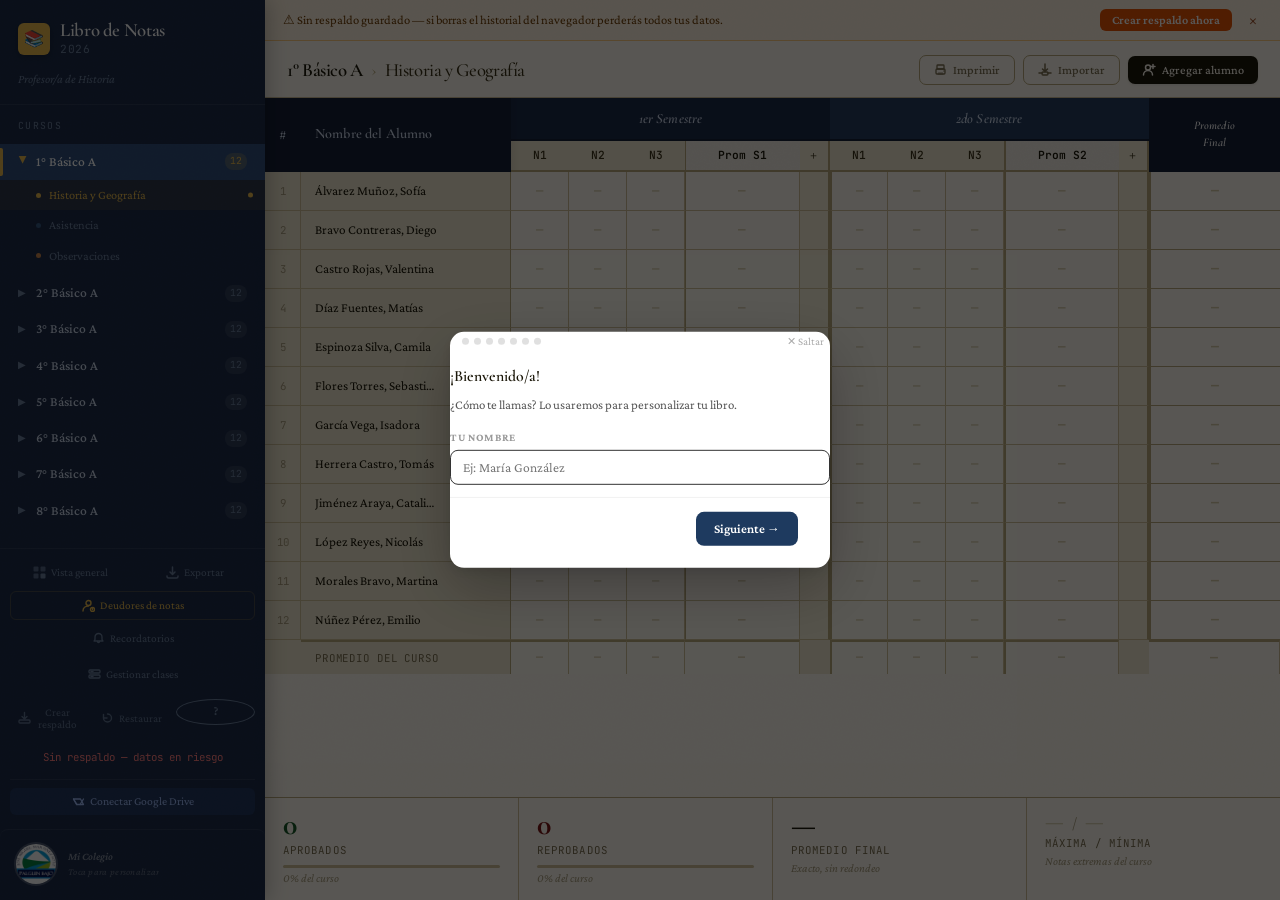
==== index.html @ 500d647b "Add files via upload" ====
<!DOCTYPE html>
<html lang="es">
<head>
  <meta charset="UTF-8">
  <meta name="viewport" content="width=device-width, initial-scale=1.0">
  <title>Libro Digital de Notas | Para Docentes Chilenos</title>
  <meta name="description" content="Libro Digital de Notas para profesores de educación básica y media en Chile. Gestiona calificaciones, asistencia y observaciones de tus alumnos.">

  <!-- Open Graph -->
  <meta property="og:title" content="Libro Digital de Notas — Gestión de Calificaciones para Docentes">
  <meta property="og:description" content="Herramienta simple y rápida para registrar notas, asistencia y observaciones. Diseñada para profesores chilenos de educación básica y media.">
  <meta property="og:type" content="website">

  <!-- Twitter/X Card -->
  <meta name="twitter:card" content="summary_large_image">
  <meta name="twitter:title" content="Libro Digital de Notas — Para Docentes Chilenos">
  <meta name="twitter:description" content="Gestiona calificaciones, asistencia y observaciones de tus alumnos. Gratis para profesores de educación básica y media.">
  <meta name="twitter:image" content="https://noscuenta.github.io/libro-notas-profesor/logo-colegio.png">

  <link rel="canonical" href="https://noscuenta.github.io/libro-notas-profesor/">
  <link rel="icon" href="./logo-colegio.png" type="image/png">
  <link rel="apple-touch-icon" href="./logo-colegio.png">
  <meta name="theme-color" content="#1e3a5f">
  <meta property="og:url" content="https://noscuenta.github.io/libro-notas-profesor/">
  <meta property="og:image" content="https://noscuenta.github.io/libro-notas-profesor/logo-colegio.png">
  <link rel="preconnect" href="https://fonts.googleapis.com">
  <link rel="preconnect" href="https://fonts.gstatic.com" crossorigin>
  <link href="https://fonts.googleapis.com/css2?family=Cormorant+Garamond:ital,wght@0,400;0,500;0,600;0,700;1,400;1,600&family=Crimson+Pro:ital,wght@0,300;0,400;0,500;0,600;1,400&family=JetBrains+Mono:wght@400;500&display=swap" rel="stylesheet">
  <link rel="stylesheet" href="styles.css?v=17">
  <script type="application/ld+json">
  {
    "@context": "https://schema.org",
    "@type": "WebApplication",
    "name": "Libro Digital de Notas",
    "description": "Herramienta de gestión de calificaciones para docentes chilenos de educación básica y media",
    "url": "https://noscuenta.github.io/libro-notas-profesor/",
    "applicationCategory": "EducationApplication",
    "operatingSystem": "Any",
    "offers": { "@type": "Offer", "price": "0" }
  }
  </script>
</head>
<body>
  <div id="app"></div>
  <div id="modal-backdrop" class="modal-backdrop hidden"></div>
  <div id="modal" class="modal hidden" role="dialog" aria-modal="true"></div>
  <div id="toast" class="toast" role="status" aria-live="polite"></div>
  <script src="https://accounts.google.com/gsi/client" async></script>
  <script src="app.js?v=17" defer></script>
  <noscript>
    <style>body{font-family:sans-serif;display:flex;align-items:center;justify-content:center;min-height:100vh;margin:0;background:#fdf8f0}</style>
    <div style="text-align:center;padding:40px;max-width:480px;margin:auto">
      <h1 style="color:#1e3a5f;font-size:1.5rem">Libro Digital de Notas</h1>
      <p style="color:#555">Esta aplicación requiere JavaScript para funcionar. Por favor activa JavaScript en tu navegador.</p>
    </div>
  </noscript>
</body>
</html>
---- styles.css ----
/* ── Libro de Calificaciones ──────────────────────────────────────────────── */
/* Aesthetic: warm archival grade book — scholarly, tactile, not corporate    */

@import url('https://fonts.googleapis.com/css2?family=Cormorant+Garamond:ital,wght@0,400;0,500;0,600;0,700;1,400;1,600&family=Crimson+Pro:ital,wght@0,300;0,400;0,500;0,600;1,400&family=JetBrains+Mono:wght@400;500&display=swap');

/* ── Variables ────────────────────────────────────────────────────────────── */
:root {
  /* Parchment palette */
  --bg:       #F4EDD6;
  --surface:  #FDF8EE;
  --surface2: #EEE6CE;
  --border:   #CEBF98;
  --border-2: #B8A87C;

  /* Ink */
  --ink:   #1A1608;
  --ink-2: #3A3118;
  --ink-3: #7A6E50;
  --ink-4: #A89C7E;
  --ink-5: #D4C8A8;

  /* Sidebar — navy leather */
  --sb:        #1B2A48;
  --sb-deep:   #141F36;
  --sb-hover:  #253D60;
  --sb-active: #2F4E7C;
  --sb-text:   #C8D4E8;
  --sb-muted:  #6A7E9C;
  --sb-gold:   #E8B84B;
  --sb-gold-d: #C89A30;

  /* Grade band colors */
  --g-fail-bg: #FCDEDE; --g-fail-fg: #7A1515; --g-fail-bdr: #E8B0B0;
  --g-low-bg:  #FEF0D8; --g-low-fg:  #7A4000; --g-low-bdr:  #F0CC90;
  --g-mid-bg:  #FEFAE0; --g-mid-fg:  #6A5800; --g-mid-bdr:  #EEE090;
  --g-good-bg: #E4F2EA; --g-good-fg: #185828; --g-good-bdr: #A0D8B4;
  --g-exc-bg:  #CCE8D8; --g-exc-fg:  #0C3C1E; --g-exc-bdr:  #7CC4A0;
  /* Concept grade — Bueno (blue) */
  --g-conb-bg: #DCF0FB; --g-conb-fg: #0B4A75; --g-conb-bdr: #8DCFF0;

  /* Sizes */
  --sb-w:    265px;
  --cell-w:  58px;
  --name-w:  210px;
  --avg-w:   70px;
  --num-w:   36px;

  /* Fonts */
  --ff-display: 'Cormorant Garamond', Georgia, 'Times New Roman', serif;
  --ff-body:    'Crimson Pro', Georgia, serif;
  --ff-mono:    'JetBrains Mono', 'Courier New', monospace;

  /* Motion */
  --t: 180ms ease;
  --t-slow: 320ms ease;

  /* Shadows */
  --sh-sm: 0 1px 3px rgba(0,0,0,0.10);
  --sh-md: 0 4px 16px rgba(0,0,0,0.14);
  --sh-lg: 0 8px 40px rgba(0,0,0,0.22);
}

/* ── Reset ────────────────────────────────────────────────────────────────── */
*, *::before, *::after { box-sizing: border-box; margin: 0; padding: 0; }

html { font-size: 15px; }

body {
  font-family: var(--ff-body);
  background: var(--bg);
  color: var(--ink);
  line-height: 1.5;
  overflow: hidden;
  height: 100dvh;
}

button { font-family: inherit; cursor: pointer; border: none; background: none; }
input  { font-family: inherit; }

/* ── Layout ───────────────────────────────────────────────────────────────── */
#app {
  display: flex;
  height: 100dvh;
  overflow: hidden;
}

/* ── Sidebar ──────────────────────────────────────────────────────────────── */
.sidebar {
  width: var(--sb-w);
  min-width: var(--sb-w);
  background: var(--sb);
  display: flex;
  flex-direction: column;
  overflow: hidden;
  box-shadow: 2px 0 20px rgba(0,0,0,0.25);
  position: relative;
  z-index: 10;
}

/* Subtle grain texture on sidebar */
.sidebar::after {
  content: '';
  position: absolute;
  inset: 0;
  background-image: url("data:image/svg+xml,%3Csvg xmlns='http://www.w3.org/2000/svg' width='300' height='300'%3E%3Cfilter id='n'%3E%3CfeTurbulence type='fractalNoise' baseFrequency='0.75' numOctaves='4' stitchTiles='stitch'/%3E%3C/filter%3E%3Crect width='300' height='300' filter='url(%23n)' opacity='0.04'/%3E%3C/svg%3E");
  pointer-events: none;
  opacity: 0.5;
}

.sidebar-header {
  padding: 20px 18px 16px;
  border-bottom: 1px solid rgba(255,255,255,0.07);
  flex-shrink: 0;
}

.sb-logo {
  display: flex;
  align-items: center;
  gap: 10px;
  margin-bottom: 12px;
}

.sb-logo-icon {
  width: 32px;
  height: 32px;
  background: var(--sb-gold);
  border-radius: 6px;
  display: flex;
  align-items: center;
  justify-content: center;
  font-size: 16px;
  flex-shrink: 0;
  box-shadow: 0 2px 6px rgba(0,0,0,0.25);
}

.sb-title {
  font-family: var(--ff-display);
  font-size: 1.25rem;
  font-weight: 600;
  color: #fff;
  letter-spacing: -0.02em;
  line-height: 1.1;
}

.sb-year {
  font-size: 0.75rem;
  color: var(--sb-muted);
  font-family: var(--ff-mono);
  letter-spacing: 0.05em;
}

.sb-teacher {
  font-size: 0.82rem;
  color: var(--sb-muted);
  font-style: italic;
  cursor: pointer;
  padding: 4px 6px;
  margin: -4px -6px;
  border-radius: 5px;
  transition: var(--t);
  display: block;
  white-space: nowrap;
  overflow: hidden;
  text-overflow: ellipsis;
}
.sb-teacher:hover { background: rgba(255,255,255,0.07); color: var(--sb-text); }

.sb-section {
  padding: 14px 18px 6px;
  font-size: 0.65rem;
  font-family: var(--ff-mono);
  letter-spacing: 0.14em;
  color: var(--sb-muted);
  text-transform: uppercase;
  flex-shrink: 0;
}

.course-list {
  list-style: none;
  flex: 1;
  overflow-y: auto;
  padding: 4px 0 8px;
  scrollbar-width: thin;
  scrollbar-color: rgba(255,255,255,0.1) transparent;
}
.course-list::-webkit-scrollbar { width: 4px; }
.course-list::-webkit-scrollbar-thumb { background: rgba(255,255,255,0.12); border-radius: 2px; }

.course-item { list-style: none; }

.course-row {
  display: flex;
  align-items: center;
  gap: 8px;
  padding: 8px 18px;
  cursor: pointer;
  transition: var(--t);
  color: var(--sb-text);
  font-size: 0.9rem;
  position: relative;
}
.course-row:hover { background: var(--sb-hover); }

.course-item.active > .course-row {
  background: var(--sb-active);
  color: #fff;
}
.course-item.active > .course-row::before {
  content: '';
  position: absolute;
  left: 0;
  top: 4px; bottom: 4px;
  width: 3px;
  background: var(--sb-gold);
  border-radius: 0 2px 2px 0;
}

.course-chevron {
  font-size: 0.65rem;
  transition: transform var(--t);
  color: var(--sb-muted);
  width: 10px;
  flex-shrink: 0;
}
.course-item.active .course-chevron { transform: rotate(90deg); color: var(--sb-gold); }

.course-name { flex: 1; font-weight: 500; }

.course-badge {
  font-size: 0.65rem;
  font-family: var(--ff-mono);
  background: rgba(255,255,255,0.08);
  color: var(--sb-muted);
  padding: 1px 5px;
  border-radius: 8px;
  min-width: 22px;
  text-align: center;
}
.course-item.active .course-badge { background: rgba(232,184,75,0.2); color: var(--sb-gold); }

/* Subject list inside active course */
.subject-list {
  list-style: none;
  padding: 0 0 4px 0;
  overflow: hidden;
  animation: slideDown var(--t-slow) ease;
}

@keyframes slideDown {
  from { opacity: 0; transform: translateY(-6px); }
  to   { opacity: 1; transform: translateY(0); }
}

.subject-item {
  display: flex;
  align-items: center;
  gap: 8px;
  padding: 6px 18px 6px 36px;
  cursor: pointer;
  font-size: 0.82rem;
  color: var(--sb-muted);
  transition: var(--t);
  position: relative;
}
.subject-item:hover { background: rgba(255,255,255,0.04); color: var(--sb-text); }

.subject-item.active {
  color: var(--sb-gold);
  background: rgba(232,184,75,0.08);
}
.subject-item.active::after {
  content: '';
  position: absolute;
  right: 12px;
  top: 50%;
  transform: translateY(-50%);
  width: 5px; height: 5px;
  background: var(--sb-gold);
  border-radius: 50%;
}

.subject-dot {
  width: 5px; height: 5px;
  border-radius: 50%;
  background: currentColor;
  opacity: 0.4;
  flex-shrink: 0;
}
.subject-item.active .subject-dot { opacity: 1; }

/* Sidebar footer */
.sb-footer {
  padding: 10px 10px 12px;
  border-top: 1px solid rgba(255,255,255,0.07);
  display: flex;
  flex-direction: column;
  gap: 5px;
  flex-shrink: 0;
}

.sb-footer-row {
  display: flex;
  gap: 5px;
}

.sb-btn {
  flex: 1;
  display: flex;
  align-items: center;
  justify-content: center;
  gap: 5px;
  padding: 7px 8px;
  border-radius: 6px;
  font-size: 0.75rem;
  color: var(--sb-muted);
  transition: var(--t);
  font-family: var(--ff-body);
}
.sb-btn:hover { background: rgba(255,255,255,0.07); color: var(--sb-text); }
.sb-btn.sb-btn-on { background: rgba(255,255,255,0.1); color: var(--sb-text); }
.sb-btn svg { flex-shrink: 0; }

.sb-btn-deudores {
  border: 1px solid rgba(232,184,75,0.2);
  color: var(--sb-gold);
}
.sb-btn-deudores:hover { background: rgba(232,184,75,0.1); color: var(--sb-gold); border-color: rgba(232,184,75,0.4); }
.sb-btn-deudores.sb-btn-on { background: rgba(232,184,75,0.15); color: var(--sb-gold); border-color: rgba(232,184,75,0.4); }

/* ── Main ─────────────────────────────────────────────────────────────────── */
.main {
  flex: 1;
  display: flex;
  flex-direction: column;
  overflow: hidden;
  background: var(--surface);
  position: relative;
}

/* Subtle paper texture */
.main::before {
  content: '';
  position: absolute;
  inset: 0;
  background-image: url("data:image/svg+xml,%3Csvg xmlns='http://www.w3.org/2000/svg' width='400' height='400'%3E%3Cfilter id='n'%3E%3CfeTurbulence type='fractalNoise' baseFrequency='0.65' numOctaves='3' stitchTiles='stitch'/%3E%3C/filter%3E%3Crect width='400' height='400' filter='url(%23n)' opacity='0.025'/%3E%3C/svg%3E");
  pointer-events: none;
  z-index: 0;
}

/* ── Topbar ───────────────────────────────────────────────────────────────── */
.topbar {
  display: flex;
  align-items: center;
  gap: 14px;
  padding: 14px 22px 12px;
  border-bottom: 1px solid var(--border);
  background: var(--surface);
  flex-shrink: 0;
  position: relative;
  z-index: 2;
}

.breadcrumb {
  flex: 1;
  display: flex;
  align-items: center;
  gap: 8px;
  font-family: var(--ff-display);
  font-size: 1.25rem;
  font-weight: 600;
  color: var(--ink);
  letter-spacing: -0.02em;
}

.bc-sep { color: var(--border-2); font-weight: 400; }
.bc-subject { font-weight: 500; color: var(--ink-2); }
.bc-overview { font-style: italic; color: var(--ink-3); }

.topbar-actions { display: flex; gap: 8px; align-items: center; }

.btn-add {
  display: flex;
  align-items: center;
  gap: 6px;
  padding: 7px 14px;
  border-radius: 7px;
  background: var(--ink);
  color: var(--surface);
  font-size: 0.82rem;
  font-family: var(--ff-body);
  font-weight: 500;
  transition: var(--t);
  box-shadow: var(--sh-sm);
}
.btn-add:hover { background: var(--ink-2); transform: translateY(-1px); box-shadow: var(--sh-md); }
.btn-add:active { transform: translateY(0); }

/* ── Grade table container ────────────────────────────────────────────────── */
.table-wrap {
  flex: 1;
  overflow: auto;
  position: relative;
  z-index: 1;
  padding: 0 0 0 0;
  scrollbar-width: thin;
  scrollbar-color: var(--border) transparent;
}
.table-wrap::-webkit-scrollbar { width: 7px; height: 7px; }
.table-wrap::-webkit-scrollbar-track { background: transparent; }
.table-wrap::-webkit-scrollbar-thumb { background: var(--border); border-radius: 4px; }
.table-wrap::-webkit-scrollbar-corner { background: transparent; }

/* ── Grade Table ──────────────────────────────────────────────────────────── */
.grade-table {
  border-collapse: separate;
  border-spacing: 0;
  width: max-content;
  min-width: 100%;
  font-family: var(--ff-body);
  font-size: 0.88rem;
}

/* Sticky columns */
.grade-table .th-num,
.grade-table .td-num {
  position: sticky;
  left: 0;
  z-index: 4;
  width: var(--num-w);
  min-width: var(--num-w);
  background: var(--surface2);
}
.grade-table .th-name,
.grade-table .td-name {
  position: sticky;
  left: var(--num-w);
  z-index: 4;
  width: var(--name-w);
  min-width: var(--name-w);
  background: var(--surface2);
}

/* Shadow on sticky columns */
.grade-table .td-name::after,
.grade-table .th-name::after {
  content: '';
  position: absolute;
  top: 0; bottom: 0; right: -8px;
  width: 8px;
  background: linear-gradient(to right, rgba(0,0,0,0.06), transparent);
  pointer-events: none;
}

/* Header rows */
thead { position: sticky; top: 0; z-index: 5; }

thead tr:first-child th {
  background: var(--sb);
  color: var(--sb-text);
  font-family: var(--ff-display);
  font-size: 0.95rem;
  font-weight: 600;
  font-style: italic;
  letter-spacing: 0.01em;
  text-align: center;
  padding: 10px 12px;
  border-bottom: 2px solid var(--sb-deep);
  white-space: nowrap;
}

thead tr:first-child .th-num,
thead tr:first-child .th-name {
  background: var(--sb-deep);
  font-style: normal;
  text-align: left;
  padding-left: 14px;
}

.th-sem-s2 { background: var(--sb-hover) !important; }

thead tr:last-child th {
  background: var(--surface2);
  color: var(--ink-2);
  font-size: 0.75rem;
  font-family: var(--ff-mono);
  font-weight: 500;
  text-align: center;
  padding: 6px 4px;
  border-bottom: 2px solid var(--border-2);
  white-space: nowrap;
  position: relative;
}

.th-eval {
  cursor: pointer;
  transition: background var(--t);
  min-width: var(--cell-w);
}
.th-eval:hover { background: var(--bg) !important; }
.th-eval .eval-inner {
  display: flex;
  align-items: center;
  justify-content: center;
  gap: 3px;
  position: relative;
}
.th-eval .eval-del {
  opacity: 0;
  font-size: 10px;
  color: var(--ink-4);
  width: 14px; height: 14px;
  border-radius: 50%;
  display: flex;
  align-items: center;
  justify-content: center;
  transition: var(--t);
  position: absolute;
  right: -2px;
  top: -8px;
  background: var(--bg);
  border: 1px solid var(--border);
  line-height: 1;
  font-family: var(--ff-mono);
  padding: 0;
}
.th-eval:hover .eval-del { opacity: 1; }
.th-eval .eval-del:hover { background: #fcdede; color: var(--g-fail-fg); border-color: var(--g-fail-bdr); }

.th-avg {
  min-width: var(--avg-w);
  background: rgba(26,22,8,0.04) !important;
  font-weight: 600 !important;
  color: var(--ink) !important;
  border-left: 1px solid var(--border-2) !important;
}

.th-add {
  width: 30px;
  min-width: 30px;
  cursor: pointer;
  color: var(--ink-4);
  font-size: 1.1rem;
  transition: var(--t);
  border-right: 2px solid var(--border-2) !important;
  background: var(--bg) !important;
  text-align: center !important;
  padding: 0 !important;
}
.th-add:hover { color: var(--ink); background: var(--border) !important; }

.th-final {
  min-width: 80px;
  background: var(--sb-deep) !important;
  color: #fff !important;
  font-size: 0.78rem !important;
  font-weight: 600 !important;
}

/* ── Table Body ───────────────────────────────────────────────────────────── */
tbody tr { transition: background var(--t); }
tbody tr:hover td { background-color: rgba(0,0,0,0.018); }

.td-num {
  text-align: center;
  font-family: var(--ff-mono);
  font-size: 0.72rem;
  color: var(--ink-4);
  padding: 0;
  border-bottom: 1px solid var(--border);
  border-right: 1px solid var(--border);
}

.td-name {
  padding: 0 10px 0 14px;
  border-bottom: 1px solid var(--border);
  border-right: 1px solid var(--border-2);
  white-space: nowrap;
  overflow: hidden;
  text-overflow: ellipsis;
  max-width: var(--name-w);
  vertical-align: middle;
}

.student-name-wrap {
  display: flex;
  align-items: center;
  justify-content: space-between;
  gap: 4px;
  height: 38px;
}
.student-name { flex: 1; overflow: hidden; text-overflow: ellipsis; font-size: 0.88rem; }
.name-retired { text-decoration: line-through; color: var(--ink-4); }
.retired-badge {
  font-size: 0.65rem; font-weight: 700; letter-spacing: 0.04em;
  background: #fff0f0; color: #c62828; border: 1px solid #ffcdd2;
  border-radius: 4px; padding: 1px 5px; white-space: nowrap; flex-shrink: 0;
}
.student-row-retired { opacity: 0.55; }
.student-row-retired:hover { opacity: 0.8; }

.student-btn-group {
  display: flex; align-items: center; gap: 2px;
  flex-shrink: 0; opacity: 0; transition: var(--t);
}
tbody tr:hover .student-btn-group { opacity: 1; }

.edit-student-btn, .retire-student-btn, .del-student-btn {
  width: 18px; height: 18px;
  border-radius: 50%;
  display: flex;
  align-items: center;
  justify-content: center;
  font-size: 13px;
  font-family: var(--ff-mono);
  color: var(--ink-4);
  border: 1px solid var(--border);
  background: var(--bg);
  transition: var(--t);
  flex-shrink: 0;
  line-height: 1;
  padding: 0;
}
.edit-student-btn:hover { background: #e3f2fd; color: #1565c0; border-color: #90caf9; }
.retire-student-btn:hover { background: #fff8e1; color: #e65100; border-color: #ffcc02; }
.del-student-btn:hover { background: #fcdede; color: var(--g-fail-fg); border-color: var(--g-fail-bdr); }

/* Grade cells */
.grade-cell {
  width: var(--cell-w);
  min-width: var(--cell-w);
  max-width: var(--cell-w);
  text-align: center;
  cursor: pointer;
  border-bottom: 1px solid var(--border);
  border-right: 1px solid var(--border);
  padding: 0;
  position: relative;
  transition: all var(--t);
  vertical-align: middle;
  height: 38px;
}
.grade-cell:hover { z-index: 2; box-shadow: inset 0 0 0 2px var(--ink-3); }
.grade-cell.editing { z-index: 10; box-shadow: inset 0 0 0 2px var(--sb-active); }

.grade-val {
  display: block;
  font-family: var(--ff-mono);
  font-size: 0.82rem;
  font-weight: 500;
  line-height: 38px;
  letter-spacing: 0.02em;
}

/* Grade color bands */
.g-empty      { background: var(--surface); color: var(--ink-5); }
.g-fail       { background: var(--g-fail-bg); color: var(--g-fail-fg); }
.g-low        { background: var(--g-low-bg);  color: var(--g-low-fg);  }
.g-mid        { background: var(--g-mid-bg);  color: var(--g-mid-fg);  }
.g-good       { background: var(--g-good-bg); color: var(--g-good-fg); }
.g-exc        { background: var(--g-exc-bg);  color: var(--g-exc-fg);  }
.g-concept-b  { background: var(--g-conb-bg); color: var(--g-conb-fg); }

/* Inline grade input */
.grade-input {
  position: absolute;
  inset: 0;
  width: 100%; height: 100%;
  border: none;
  background: var(--sb);
  color: #fff;
  font-family: var(--ff-mono);
  font-size: 0.88rem;
  font-weight: 600;
  text-align: center;
  padding: 0;
  outline: none;
  letter-spacing: 0.05em;
}

/* Concept grade picker (Orientación) */
.concept-picker {
  display: flex;
  gap: 4px;
  padding: 5px 6px;
  background: var(--sb-deep);
  border: 1px solid rgba(255,255,255,0.12);
  border-radius: 9px;
  box-shadow: var(--sh-md);
  z-index: 9999;
  animation: popIn 0.13s ease;
}
@keyframes popIn {
  from { opacity:0; transform:translateY(-4px) scale(0.95); }
  to   { opacity:1; transform:translateY(0)    scale(1);    }
}

.cp-btn {
  width: 38px; height: 32px;
  border-radius: 6px;
  font-family: var(--ff-mono);
  font-size: 0.8rem;
  font-weight: 700;
  cursor: pointer;
  transition: var(--t);
  border: 1.5px solid transparent;
}
.cp-btn:hover { transform: translateY(-1px); box-shadow: 0 2px 6px rgba(0,0,0,0.3); }

.cp-clear { color:var(--sb-muted); background:rgba(255,255,255,0.06); border-color:rgba(255,255,255,0.1); }
.cp-clear:hover { background:rgba(255,255,255,0.15); color:#fff; }
.cp-clear.cp-active { background:rgba(255,255,255,0.18); color:#fff; }

.cp-i  { color:var(--g-fail-fg); background:var(--g-fail-bg); border-color:var(--g-fail-bdr); }
.cp-s  { color:var(--g-low-fg);  background:var(--g-low-bg);  border-color:var(--g-low-bdr);  }
.cp-b  { color:var(--g-conb-fg); background:var(--g-conb-bg); border-color:var(--g-conb-bdr); }
.cp-mb { color:var(--g-good-fg); background:var(--g-good-bg); border-color:var(--g-good-bdr); }

.cp-i.cp-active  { background:var(--g-fail-fg); color:#fff; }
.cp-s.cp-active  { background:var(--g-low-fg);  color:#fff; }
.cp-b.cp-active  { background:var(--g-conb-fg); color:#fff; }
.cp-mb.cp-active { background:var(--g-good-fg); color:#fff; }

/* Conceptual cells slightly wider for MB */
.conc-cell { min-width: 52px !important; width: 52px !important; max-width: 52px !important; }
.th-conc   { min-width: 52px !important; }

/* Tag in breadcrumb for conceptual subject */
.bc-conc-tag {
  font-family: var(--ff-mono);
  font-size: 0.62rem;
  letter-spacing: 0.08em;
  text-transform: uppercase;
  background: var(--g-conb-bg);
  color: var(--g-conb-fg);
  border: 1px solid var(--g-conb-bdr);
  padding: 2px 7px;
  border-radius: 99px;
  font-style: normal;
  font-weight: 500;
}

/* Badge tag in sidebar for conceptual subject */
.conc-badge {
  font-family: var(--ff-mono);
  font-size: 0.58rem;
  letter-spacing: 0.06em;
  background: rgba(11,74,117,0.15);
  color: var(--g-conb-fg);
  padding: 1px 5px;
  border-radius: 6px;
  margin-left: auto;
  flex-shrink: 0;
}

/* Final status badge for conceptual */
.conc-badge-final {
  font-size: 0.75rem;
  font-family: var(--ff-mono);
  font-weight: 700;
  padding: 1px 6px;
  border-radius: 10px;
  line-height: 1.4;
}
.conc-badge-final.g-fail      { border: 1px solid var(--g-fail-bdr); }
.conc-badge-final.g-low       { border: 1px solid var(--g-low-bdr); }
.conc-badge-final.g-concept-b { border: 1px solid var(--g-conb-bdr); }
.conc-badge-final.g-good      { border: 1px solid var(--g-good-bdr); }

/* Concept bars in stats panel */
.conc-bar-i  { background: var(--g-fail-fg) !important; }
.conc-bar-s  { background: var(--g-low-fg)  !important; }
.conc-bar-b  { background: var(--g-conb-fg) !important; }
.conc-bar-mb { background: var(--g-good-fg) !important; }

/* Invalid shake animation */
@keyframes shake {
  0%, 100% { transform: translateX(0); }
  20%, 60% { transform: translateX(-4px); }
  40%, 80% { transform: translateX(4px); }
}
.grade-cell.invalid { animation: shake 0.4s ease; background: #fcdede !important; }

/* Average columns */
.td-avg {
  min-width: var(--avg-w);
  text-align: center;
  border-bottom: 1px solid var(--border);
  border-left: 1px solid var(--border-2);
  border-right: 1px solid var(--border);
  padding: 0 6px;
  font-family: var(--ff-mono);
  font-size: 0.84rem;
  font-weight: 600;
  height: 38px;
  vertical-align: middle;
}

/* S2 separator */
.s2-left-border {
  border-left: 2px solid var(--border-2) !important;
}

/* Final average */
.td-final {
  min-width: 80px;
  text-align: center;
  border-bottom: 1px solid var(--border-2);
  border-left: 2px solid var(--border-2);
  padding: 0 8px;
  height: 38px;
  vertical-align: middle;
  font-family: var(--ff-mono);
  font-size: 0.88rem;
  font-weight: 700;
  letter-spacing: 0.03em;
}

.final-inner {
  display: flex;
  align-items: center;
  justify-content: center;
  gap: 5px;
}

.final-status {
  font-size: 0.7rem;
  font-family: var(--ff-body);
  font-weight: 600;
  padding: 1px 5px;
  border-radius: 10px;
  line-height: 1.4;
}
.final-status.pass { background: var(--g-good-bg); color: var(--g-good-fg); border: 1px solid var(--g-good-bdr); }
.final-status.fail { background: var(--g-fail-bg); color: var(--g-fail-fg); border: 1px solid var(--g-fail-bdr); }

/* Spacer between add button and S2 */
.td-spacer {
  width: 30px;
  min-width: 30px;
  background: var(--bg) !important;
  border-bottom: 1px solid var(--border);
  border-right: 2px solid var(--border-2);
}

/* Stats footer row */
tfoot tr {
  background: var(--surface2);
}
.td-stats-label {
  position: sticky;
  left: 0;
  background: var(--surface2);
  z-index: 4;
  padding: 7px 14px;
  font-size: 0.72rem;
  font-family: var(--ff-mono);
  letter-spacing: 0.08em;
  text-transform: uppercase;
  color: var(--ink-3);
  border-top: 2px solid var(--border-2);
  border-right: 1px solid var(--border-2);
  white-space: nowrap;
}
.td-stats-num {
  position: sticky;
  left: var(--num-w);
  background: var(--surface2);
  z-index: 4;
  border-top: 2px solid var(--border-2);
  border-right: 1px solid var(--border-2);
}

.td-stat-val {
  text-align: center;
  font-family: var(--ff-mono);
  font-size: 0.78rem;
  font-weight: 600;
  padding: 6px 4px;
  border-top: 2px solid var(--border-2);
  border-right: 1px solid var(--border);
}

/* Empty state */
.empty-row td {
  padding: 48px 20px;
  text-align: center;
  font-style: italic;
  color: var(--ink-3);
  font-size: 0.95rem;
  border-bottom: 1px solid var(--border);
}

/* ── Stats Panel ──────────────────────────────────────────────────────────── */
.stats-panel {
  display: flex;
  gap: 1px;
  background: var(--border);
  border-top: 1px solid var(--border-2);
  flex-shrink: 0;
  position: relative;
  z-index: 2;
}

.stat-card {
  flex: 1;
  padding: 12px 18px;
  background: var(--surface);
  display: flex;
  flex-direction: column;
  gap: 2px;
}

.stat-num {
  font-family: var(--ff-display);
  font-size: 2rem;
  font-weight: 700;
  line-height: 1;
  letter-spacing: -0.03em;
}

.stat-label {
  font-size: 0.72rem;
  font-family: var(--ff-mono);
  text-transform: uppercase;
  letter-spacing: 0.1em;
  color: var(--ink-3);
}

.stat-sub {
  font-size: 0.78rem;
  color: var(--ink-4);
  font-style: italic;
}

.stat-card.stat-passed .stat-num { color: var(--g-good-fg); }
.stat-card.stat-failed .stat-num { color: var(--g-fail-fg); }
.stat-card.stat-avg .stat-num { color: var(--ink); }

.stat-pct-bar {
  height: 3px;
  background: var(--border);
  border-radius: 2px;
  margin-top: 5px;
  overflow: hidden;
}
.stat-pct-fill {
  height: 100%;
  background: var(--g-good-bg);
  border-radius: 2px;
  transition: width 0.6s ease;
}
.stat-card.stat-passed .stat-pct-fill { background: var(--g-good-fg); }
.stat-card.stat-failed .stat-pct-fill { background: var(--g-fail-fg); }

/* ── Overview grid ────────────────────────────────────────────────────────── */
.overview-grid {
  display: grid;
  grid-template-columns: repeat(auto-fill, minmax(210px, 1fr));
  gap: 16px;
  padding: 22px;
  overflow-y: auto;
  flex: 1;
}

.overview-card {
  background: var(--surface);
  border: 1px solid var(--border);
  border-radius: 10px;
  padding: 18px;
  cursor: pointer;
  transition: var(--t);
  position: relative;
  overflow: hidden;
}
.overview-card:hover {
  border-color: var(--border-2);
  transform: translateY(-2px);
  box-shadow: var(--sh-md);
}
.overview-card::before {
  content: '';
  position: absolute;
  top: 0; left: 0;
  height: 3px; width: 100%;
  background: var(--sb-gold);
  opacity: 0;
  transition: var(--t);
}
.overview-card:hover::before { opacity: 1; }

.ov-course { font-family: var(--ff-display); font-size: 1.3rem; font-weight: 600; margin-bottom: 4px; }
.ov-count  { font-size: 0.78rem; color: var(--ink-3); margin-bottom: 12px; }
.ov-avg    { font-family: var(--ff-mono); font-size: 2rem; font-weight: 700; letter-spacing: -0.03em; margin-bottom: 8px; line-height: 1; }
.ov-bar    { height: 4px; background: var(--border); border-radius: 2px; overflow: hidden; margin-bottom: 6px; }
.ov-bar-fill { height: 100%; background: var(--g-good-fg); border-radius: 2px; transition: width 0.8s ease; }
.ov-stats  { font-size: 0.75rem; color: var(--ink-3); }

/* ── Modal ────────────────────────────────────────────────────────────────── */
.modal-backdrop {
  position: fixed;
  inset: 0;
  background: rgba(26,22,8,0.55);
  z-index: 100;
  backdrop-filter: blur(2px);
  transition: opacity var(--t);
}
.modal-backdrop.hidden { display: none; }

.modal {
  position: fixed;
  top: 50%;
  left: 50%;
  transform: translate(-50%, -50%);
  background: var(--surface);
  border: 1px solid var(--border);
  border-radius: 12px;
  width: min(420px, 90vw);
  box-shadow: var(--sh-lg);
  z-index: 101;
  overflow: hidden;
  animation: modalIn 0.2s ease;
}
.modal.hidden { display: none; }

@keyframes modalIn {
  from { opacity: 0; transform: translate(-50%, calc(-50% - 10px)); }
  to   { opacity: 1; transform: translate(-50%, -50%); }
}

.modal-header {
  display: flex;
  align-items: center;
  justify-content: space-between;
  padding: 16px 20px;
  border-bottom: 1px solid var(--border);
  background: var(--surface2);
}

.modal-title {
  font-family: var(--ff-display);
  font-size: 1.2rem;
  font-weight: 600;
  letter-spacing: -0.01em;
}

.modal-close {
  width: 28px; height: 28px;
  border-radius: 50%;
  display: flex;
  align-items: center;
  justify-content: center;
  font-size: 18px;
  color: var(--ink-3);
  transition: var(--t);
  font-family: var(--ff-mono);
  line-height: 1;
}
.modal-close:hover { background: var(--border); color: var(--ink); }

.modal-body { padding: 20px; max-height: 70vh; overflow-y: auto; }

.modal-label {
  display: block;
  font-size: 0.78rem;
  font-family: var(--ff-mono);
  letter-spacing: 0.06em;
  text-transform: uppercase;
  color: var(--ink-3);
  margin-bottom: 8px;
}

.modal-input {
  width: 100%;
  padding: 9px 12px;
  border: 1.5px solid var(--border);
  border-radius: 7px;
  background: var(--surface);
  color: var(--ink);
  font-size: 0.95rem;
  outline: none;
  transition: border-color var(--t);
  font-family: var(--ff-body);
}
.modal-input:focus { border-color: var(--sb-active); }

.modal-hint {
  margin-top: 7px;
  font-size: 0.78rem;
  color: var(--ink-3);
  font-style: italic;
}

.confirm-message {
  font-size: 0.9rem;
  line-height: 1.6;
  color: var(--ink-2);
}

.modal-footer {
  padding: 14px 20px;
  border-top: 1px solid var(--border);
  display: flex;
  justify-content: flex-end;
  gap: 8px;
  background: var(--surface2);
}

.btn-modal-cancel {
  padding: 7px 16px;
  border-radius: 7px;
  font-size: 0.88rem;
  color: var(--ink-3);
  border: 1px solid var(--border);
  background: var(--surface);
  transition: var(--t);
  font-family: var(--ff-body);
}
.btn-modal-cancel:hover { background: var(--surface2); color: var(--ink); }

.btn-modal-confirm {
  padding: 7px 20px;
  border-radius: 7px;
  background: var(--ink);
  color: var(--surface);
  font-size: 0.88rem;
  font-family: var(--ff-body);
  font-weight: 600;
  transition: var(--t);
  box-shadow: var(--sh-sm);
}
.btn-modal-confirm:hover { background: var(--sb-active); }
.btn-modal-confirm.danger { background: var(--g-fail-fg); }
.btn-modal-confirm.danger:hover { background: #5C0000; }

/* ── Toast ────────────────────────────────────────────────────────────────── */
.toast {
  position: fixed;
  bottom: 24px;
  left: 50%;
  transform: translateX(-50%) translateY(12px);
  background: var(--ink);
  color: var(--surface);
  padding: 9px 20px;
  border-radius: 99px;
  font-size: 0.84rem;
  font-family: var(--ff-body);
  opacity: 0;
  transition: opacity 0.25s ease, transform 0.25s ease;
  pointer-events: none;
  z-index: 200;
  white-space: nowrap;
  box-shadow: var(--sh-md);
}
.toast.show {
  opacity: 1;
  transform: translateX(-50%) translateY(0);
}
.toast.warn { background: #7A4000; }

/* ── Deudores view ────────────────────────────────────────────────────────── */
.deudores-summary {
  padding: 10px 22px;
  font-size: 0.88rem;
  color: var(--ink-3);
  background: var(--surface2);
  border-bottom: 1px solid var(--border);
  flex-shrink: 0;
}
.deudores-summary strong { color: var(--ink); font-weight: 600; }
.deudores-summary-hint { font-style: italic; color: var(--ink-4); font-size: 0.82rem; }

.deudores-body {
  flex: 1;
  overflow-y: auto;
  padding: 18px 22px 32px;
  display: block;
  scrollbar-width: thin;
  scrollbar-color: var(--border) transparent;
}

.deudores-course-block {
  border: 1px solid var(--border);
  border-radius: 10px;
  overflow: hidden;
  background: var(--surface);
  margin-bottom: 18px;
}

.deudores-course-hdr {
  display: flex;
  align-items: center;
  justify-content: space-between;
  padding: 10px 16px;
  background: var(--sb);
  color: #fff;
}

.deudores-course-name {
  font-family: var(--ff-display);
  font-size: 1.05rem;
  font-weight: 600;
  font-style: italic;
}

.deudores-course-meta {
  display: flex;
  align-items: center;
  gap: 6px;
}

.deudores-course-badge {
  font-family: var(--ff-mono);
  font-size: 0.7rem;
  letter-spacing: 0.05em;
  background: rgba(232,184,75,0.25);
  color: var(--sb-gold);
  padding: 2px 10px;
  border-radius: 99px;
  border: 1px solid rgba(232,184,75,0.3);
}

.deudores-course-evals {
  font-family: var(--ff-mono);
  font-size: 0.68rem;
  color: var(--sb-muted);
  background: rgba(255,255,255,0.07);
  padding: 2px 7px;
  border-radius: 99px;
}

.deudores-students {
  display: flex;
  flex-direction: column;
}

.deudor-student-row {
  padding: 10px 16px;
  border-bottom: 1px solid var(--border);
  display: flex;
  flex-direction: column;
  gap: 6px;
}
.deudor-student-row:last-child { border-bottom: none; }
.deudor-student-row:hover { background: rgba(0,0,0,0.015); }

.deudor-student-name {
  display: flex;
  align-items: center;
  gap: 8px;
  font-size: 0.9rem;
  font-weight: 500;
  color: var(--ink);
}

.deudor-idx {
  width: 20px;
  height: 20px;
  background: var(--surface2);
  border-radius: 50%;
  font-family: var(--ff-mono);
  font-size: 0.68rem;
  display: flex;
  align-items: center;
  justify-content: center;
  color: var(--ink-3);
  flex-shrink: 0;
}

.deudor-pending-list {
  display: flex;
  flex-direction: column;
  gap: 4px;
  padding-left: 28px;
}

.deudor-pending-row {
  display: flex;
  align-items: center;
  flex-wrap: wrap;
  gap: 6px;
}

.deudor-subject-lbl {
  font-size: 0.78rem;
  font-weight: 500;
  color: var(--ink-2);
  min-width: 160px;
}

.deudor-sem-lbl {
  font-family: var(--ff-mono);
  font-size: 0.68rem;
  letter-spacing: 0.04em;
  color: var(--ink-4);
  background: var(--surface2);
  padding: 1px 6px;
  border-radius: 4px;
  white-space: nowrap;
}

.deudor-tags {
  display: flex;
  flex-wrap: wrap;
  gap: 3px;
}

.deudor-tag {
  font-family: var(--ff-mono);
  font-size: 0.7rem;
  font-weight: 600;
  padding: 1px 6px;
  border-radius: 5px;
  background: var(--g-fail-bg);
  color: var(--g-fail-fg);
  border: 1px solid var(--g-fail-bdr);
  letter-spacing: 0.03em;
}

.deudor-tag-conc {
  background: var(--g-conb-bg);
  color: var(--g-conb-fg);
  border-color: var(--g-conb-bdr);
}

/* Count badge on deudor student row */
.deudor-count-badge {
  font-family: var(--ff-mono);
  font-size: 0.62rem;
  letter-spacing: 0.04em;
  padding: 1px 7px;
  border-radius: 99px;
  background: var(--g-fail-bg);
  color: var(--g-fail-fg);
  border: 1px solid var(--g-fail-bdr);
  margin-left: 4px;
}

/* Empty state */
.deudores-empty {
  flex: 1;
  display: flex;
  flex-direction: column;
  align-items: center;
  justify-content: center;
  gap: 10px;
  color: var(--ink-3);
  padding: 40px;
}
.deudores-ok-icon {
  width: 56px; height: 56px;
  background: var(--g-good-bg);
  color: var(--g-good-fg);
  border-radius: 50%;
  display: flex;
  align-items: center;
  justify-content: center;
  font-size: 1.6rem;
  border: 2px solid var(--g-good-bdr);
}
.deudores-ok-title {
  font-family: var(--ff-display);
  font-size: 1.4rem;
  font-weight: 600;
  color: var(--ink);
}
.deudores-ok-sub { font-size: 0.9rem; font-style: italic; }

/* ── Sidebar: branding del colegio ───────────────────────────────────────── */
.sb-school-brand {
  display: flex;
  align-items: center;
  gap: 10px;
  padding: 12px 14px 14px;
  border-top: 1px solid rgba(255,255,255,0.07);
  margin-top: 2px;
  flex-shrink: 0;
}

.sb-school-logo {
  width: 44px;
  height: 44px;
  border-radius: 50%;
  object-fit: cover;
  border: 2px solid rgba(255,255,255,0.15);
  flex-shrink: 0;
  background: rgba(255,255,255,0.05);
}

.sb-school-fallback {
  width: 44px; height: 44px;
  border-radius: 50%;
  border: 2px solid rgba(255,255,255,0.15);
  background: rgba(255,255,255,0.07);
  align-items: center;
  justify-content: center;
  flex-shrink: 0;
}
.sb-school-icon { font-size: 1.3rem; }

.sb-school-info {
  display: flex;
  flex-direction: column;
  gap: 2px;
  min-width: 0;
  overflow: hidden;
}

.sb-school-name {
  font-size: 0.72rem;
  font-weight: 600;
  color: rgba(255,255,255,0.75);
  white-space: nowrap;
  overflow: hidden;
  text-overflow: ellipsis;
  line-height: 1.3;
}

.sb-school-place {
  font-size: 0.65rem;
  color: rgba(255,255,255,0.4);
  white-space: nowrap;
  overflow: hidden;
  text-overflow: ellipsis;
  letter-spacing: 0.03em;
  text-transform: uppercase;
}

/* Editable */
.sb-school-editable { cursor: pointer; border-radius: 8px; transition: background 0.15s; }
.sb-school-editable:hover { background: rgba(255,255,255,0.06); }
.sb-school-logo-wrap { position: relative; flex-shrink: 0; width: 44px; height: 44px; }
.sb-school-edit-overlay {
  position: absolute; inset: 0;
  border-radius: 50%;
  background: rgba(0,0,0,0.45);
  display: flex; align-items: center; justify-content: center;
  font-size: 1rem; color: #fff;
  opacity: 0; transition: opacity 0.15s;
  pointer-events: none;
}
.sb-school-editable:hover .sb-school-edit-overlay { opacity: 1; }
.sb-school-fallback-new {
  border: 2px dashed rgba(255,255,255,0.35) !important;
  background: rgba(255,255,255,0.04) !important;
}
.sb-school-new { animation: pulse-border 2.5s ease-in-out infinite; }
@keyframes pulse-border {
  0%, 100% { background: transparent; }
  50% { background: rgba(255,255,255,0.05); }
}
.sb-school-name-new  { color: rgba(255,255,255,0.45) !important; font-style: italic; }
.sb-school-place-new { color: rgba(255,255,255,0.3) !important; font-style: italic; text-transform: none !important; }
.modal-file {
  display: block;
  margin-top: 4px;
  font-size: 0.85rem;
  color: var(--ink-3);
}

/* ── Sidebar: ítems especiales (Taller JEC, Observaciones) ───────────────── */
.taller-dot  { background: #6fcf97; opacity: 0.8; }
.obs-dot     { background: #f2994a; opacity: 0.8; }

.taller-sb-badge {
  margin-left: auto;
  font-family: var(--ff-mono);
  font-size: 0.62rem;
  letter-spacing: 0.04em;
  color: #6fcf97;
  background: rgba(111,207,151,0.12);
  border: 1px solid rgba(111,207,151,0.25);
  padding: 1px 6px;
  border-radius: 99px;
  white-space: nowrap;
}

.obs-sb-badge {
  margin-left: auto;
  font-family: var(--ff-mono);
  font-size: 0.62rem;
  letter-spacing: 0.04em;
  color: #f2994a;
  background: rgba(242,153,74,0.12);
  border: 1px solid rgba(242,153,74,0.25);
  padding: 1px 6px;
  border-radius: 99px;
}

/* Topbar: secondary action button */
.btn-add-secondary {
  background: transparent;
  color: var(--ink-3);
  border: 1px solid var(--border-2);
  box-shadow: none;
}
.btn-add-secondary:hover { background: var(--surface2); color: var(--ink); }

/* ── Taller JEC view ──────────────────────────────────────────────────────── */
.taller-body {
  flex: 1;
  overflow-y: auto;
  padding: 18px 22px 40px;
  display: flex;
  flex-direction: column;
  gap: 14px;
  scrollbar-width: thin;
  scrollbar-color: var(--border) transparent;
}

.taller-entry {
  background: var(--surface);
  border: 1px solid var(--border);
  border-radius: 10px;
  overflow: hidden;
  transition: border-color 0.15s, box-shadow 0.15s;
}
.taller-entry:focus-within {
  border-color: var(--border-2);
  box-shadow: 0 0 0 3px rgba(46,78,120,0.07);
}

.taller-entry-header {
  display: flex;
  align-items: center;
  justify-content: space-between;
  padding: 9px 13px;
  background: var(--surface2);
  border-bottom: 1px solid var(--border);
  gap: 8px;
}

.taller-entry-left {
  display: flex;
  align-items: center;
  gap: 10px;
  flex: 1;
  min-width: 0;
  overflow: hidden;
}

.taller-entry-right {
  display: flex;
  align-items: center;
  gap: 6px;
  flex-shrink: 0;
}

.taller-entry-num {
  font-family: var(--ff-mono);
  font-size: 0.65rem;
  letter-spacing: 0.07em;
  text-transform: uppercase;
  color: var(--ink-4);
  white-space: nowrap;
  flex-shrink: 0;
}

.taller-entry-date-label {
  font-size: 0.8rem;
  color: var(--ink-2);
  font-style: italic;
  white-space: nowrap;
  overflow: hidden;
  text-overflow: ellipsis;
}

.taller-date-input {
  font-family: var(--ff-mono);
  font-size: 0.75rem;
  color: var(--ink-3);
  background: transparent;
  border: 1px solid transparent;
  border-radius: 5px;
  padding: 2px 5px;
  cursor: pointer;
  outline: none;
  transition: border-color 0.15s, background 0.15s;
  flex-shrink: 0;
}
.taller-date-input:hover { border-color: var(--border-2); background: var(--surface); }
.taller-date-input:focus { border-color: var(--border-2); background: var(--surface); color: var(--ink); }

.taller-del-btn {
  display: flex;
  align-items: center;
  justify-content: center;
  width: 24px; height: 24px;
  border-radius: 5px;
  color: var(--ink-4);
  background: none;
  border: none;
  cursor: pointer;
  transition: background 0.15s, color 0.15s;
  flex-shrink: 0;
}
.taller-del-btn:hover { background: var(--g-fail-bg); color: var(--g-fail-fg); }

.taller-textarea {
  width: 100%;
  min-height: 82px;
  padding: 11px 14px;
  border: none;
  background: transparent;
  font-family: var(--ff-body);
  font-size: 0.92rem;
  color: var(--ink);
  line-height: 1.65;
  resize: vertical;
  outline: none;
  display: block;
  box-sizing: border-box;
}
.taller-textarea::placeholder { color: var(--ink-4); font-style: italic; }

.taller-empty {
  flex: 1;
  display: flex;
  flex-direction: column;
  align-items: center;
  justify-content: center;
  gap: 12px;
  color: var(--ink-3);
  padding: 40px 24px;
  text-align: center;
}
.taller-empty-icon { font-size: 2.5rem; opacity: 0.5; }
.taller-empty p { font-size: 0.95rem; line-height: 1.6; font-style: italic; }

/* ── Observaciones view ───────────────────────────────────────────────────── */
.obs-search-bar {
  padding: 8px 22px 0;
}
.obs-search-input {
  width: 100%; max-width: 340px;
  padding: 7px 12px 7px 32px;
  border: 1px solid var(--border);
  border-radius: 8px;
  font-size: 0.85rem;
  background: var(--bg) url("data:image/svg+xml,%3Csvg xmlns='http://www.w3.org/2000/svg' width='14' height='14' viewBox='0 0 24 24' fill='none' stroke='%23aaa' stroke-width='2' stroke-linecap='round' stroke-linejoin='round'%3E%3Ccircle cx='11' cy='11' r='8'/%3E%3Cpath d='m21 21-4.35-4.35'/%3E%3C/svg%3E") no-repeat 10px center;
  outline: none;
  transition: var(--t);
}
.obs-search-input:focus { border-color: var(--accent); box-shadow: 0 0 0 2px rgba(99,102,241,0.12); }

.obs-hint-bar {
  padding: 8px 22px;
  font-size: 0.78rem;
  color: var(--ink-4);
  font-style: italic;
  background: var(--surface2);
  border-bottom: 1px solid var(--border);
  flex-shrink: 0;
}

.obs-body {
  flex: 1;
  overflow-y: auto;
  padding: 16px 22px 40px;
  display: flex;
  flex-direction: column;
  gap: 12px;
  scrollbar-width: thin;
  scrollbar-color: var(--border) transparent;
}

.obs-student-block {
  background: var(--surface);
  border: 1px solid var(--border);
  border-radius: 10px;
  overflow: hidden;
  transition: border-color 0.15s;
}
.obs-student-block:focus-within { border-color: var(--border-2); }

.obs-student-header {
  display: flex;
  align-items: center;
  justify-content: space-between;
  padding: 9px 13px;
  background: var(--surface2);
  border-bottom: 1px solid transparent;
  gap: 8px;
  cursor: pointer;
  user-select: none;
  transition: background 0.15s;
}
.obs-student-header:hover { background: var(--bg); }
.obs-student-block.obs-open .obs-student-header { border-bottom-color: var(--border); }

.obs-student-id {
  display: flex;
  align-items: center;
  gap: 8px;
  min-width: 0;
}

.obs-student-num {
  width: 22px; height: 22px;
  background: var(--sb);
  color: var(--sb-text);
  border-radius: 50%;
  font-family: var(--ff-mono);
  font-size: 0.65rem;
  display: flex; align-items: center; justify-content: center;
  flex-shrink: 0;
}

.obs-student-name {
  font-size: 0.88rem;
  font-weight: 500;
  color: var(--ink);
  white-space: nowrap;
  overflow: hidden;
  text-overflow: ellipsis;
}

.obs-count-badge {
  font-family: var(--ff-mono);
  font-size: 0.62rem;
  letter-spacing: 0.04em;
  color: #f2994a;
  background: rgba(242,153,74,0.12);
  border: 1px solid rgba(242,153,74,0.25);
  padding: 1px 7px;
  border-radius: 99px;
  white-space: nowrap;
  flex-shrink: 0;
}

.btn-obs-add {
  font-size: 0.78rem;
  font-family: var(--ff-body);
  color: var(--ink-3);
  background: transparent;
  border: 1px solid var(--border-2);
  border-radius: 6px;
  padding: 4px 10px;
  cursor: pointer;
  transition: background 0.15s, color 0.15s;
  white-space: nowrap;
  flex-shrink: 0;
}
.btn-obs-add:hover { background: var(--surface); color: var(--ink); border-color: var(--ink-3); }

/* Acordeón: colapsado por defecto */
.obs-entries {
  display: none;
  flex-direction: column;
  gap: 0;
}
.obs-student-block.obs-open .obs-entries { display: flex; }

.obs-chevron {
  font-size: 0.6rem;
  color: var(--ink-4);
  display: inline-block;
  transition: transform 0.2s ease;
  flex-shrink: 0;
}
.obs-student-block.obs-open .obs-chevron { transform: rotate(90deg); }

.obs-entry {
  border-top: 1px solid var(--border);
  transition: background 0.1s;
}
.obs-entry:first-child { border-top: none; }
.obs-entry:hover { background: rgba(0,0,0,0.012); }

.obs-entry-header {
  display: flex;
  align-items: center;
  justify-content: space-between;
  padding: 7px 12px 0;
  gap: 8px;
}

.obs-entry-date-wrap {
  display: flex;
  align-items: center;
  gap: 6px;
}

.obs-date-input { font-size: 0.7rem; }

.obs-entry-date-label {
  font-size: 0.76rem;
  color: var(--ink-4);
  font-style: italic;
}

.obs-textarea {
  min-height: 60px;
}

/* ── Observaciones — layout dos paneles ───────────────────────────────────── */
.obs-layout {
  flex: 1;
  display: flex;
  overflow: hidden;
}

.obs-left-panel {
  width: 255px;
  min-width: 200px;
  display: flex;
  flex-direction: column;
  border-right: 1px solid var(--border);
  background: var(--bg);
  overflow: hidden;
  flex-shrink: 0;
}

.obs-left-search {
  padding: 8px 10px;
  border-bottom: 1px solid var(--border);
  flex-shrink: 0;
}
.obs-left-search .obs-search-input {
  max-width: 100%;
  font-size: 0.8rem;
  padding: 6px 10px 6px 28px;
}

.obs-student-list {
  flex: 1;
  overflow-y: auto;
  scrollbar-width: thin;
  scrollbar-color: var(--border) transparent;
}
.obs-student-list::-webkit-scrollbar { width: 4px; }
.obs-student-list::-webkit-scrollbar-thumb { background: var(--border); border-radius: 2px; }

.obs-list-item {
  display: flex;
  align-items: center;
  gap: 7px;
  padding: 8px 10px 8px 12px;
  cursor: pointer;
  border-bottom: 1px solid rgba(0,0,0,0.04);
  transition: background var(--t);
}
.obs-list-item:hover { background: var(--surface2); }
.obs-list-item-active {
  background: var(--surface) !important;
  border-left: 3px solid var(--sb-gold);
  padding-left: 9px;
}
.obs-list-item-retired { opacity: 0.55; }

.obs-list-num {
  font-family: var(--ff-mono);
  font-size: 0.66rem;
  color: var(--ink-4);
  min-width: 20px;
  text-align: right;
  flex-shrink: 0;
}

.obs-list-name {
  flex: 1;
  font-size: 0.81rem;
  color: var(--ink-2);
  white-space: nowrap;
  overflow: hidden;
  text-overflow: ellipsis;
  line-height: 1.3;
}

.obs-list-badge {
  font-family: var(--ff-mono);
  font-size: 0.63rem;
  background: var(--sb-gold);
  color: var(--sb-deep);
  padding: 1px 5px;
  border-radius: 10px;
  flex-shrink: 0;
  font-weight: 700;
}

.obs-right-panel {
  flex: 1;
  display: flex;
  flex-direction: column;
  overflow: hidden;
}

.obs-detail-header {
  display: flex;
  align-items: center;
  justify-content: space-between;
  gap: 12px;
  padding: 12px 20px 11px;
  border-bottom: 1px solid var(--border);
  background: var(--surface);
  flex-shrink: 0;
}

.obs-detail-student-info {
  display: flex;
  align-items: center;
  gap: 10px;
  flex: 1;
  min-width: 0;
}

.obs-detail-student-name {
  font-family: var(--ff-display);
  font-size: 1.1rem;
  font-weight: 600;
  color: var(--ink);
  white-space: nowrap;
  overflow: hidden;
  text-overflow: ellipsis;
}

.obs-detail-count {
  font-size: 0.72rem;
  color: var(--ink-4);
  font-family: var(--ff-mono);
  white-space: nowrap;
  flex-shrink: 0;
}

.obs-entries-list {
  flex: 1;
  overflow-y: auto;
  padding: 14px 20px 40px;
  display: flex;
  flex-direction: column;
  gap: 10px;
  scrollbar-width: thin;
  scrollbar-color: var(--border) transparent;
}
.obs-entries-list::-webkit-scrollbar { width: 6px; }
.obs-entries-list::-webkit-scrollbar-thumb { background: var(--border); border-radius: 3px; }

.obs-detail-empty {
  display: flex;
  align-items: center;
  justify-content: center;
  min-height: 160px;
  color: var(--ink-4);
  font-style: italic;
  font-size: 0.9rem;
  text-align: center;
}
.obs-detail-empty p { line-height: 1.8; }

/* ── Gestionar Clases view ────────────────────────────────────────────────── */
.sb-btn-clases { margin-top: 4px; }
.sb-btn-clases.sb-btn-on { background: rgba(232,184,75,0.15); color: var(--sb-gold); border-color: rgba(232,184,75,0.4); }

.mc-body {
  flex: 1;
  display: flex;
  gap: 0;
  overflow: hidden;
}

.mc-course-list {
  flex: 1;
  overflow-y: auto;
  padding: 16px 20px;
  display: flex;
  flex-direction: column;
  gap: 8px;
  scrollbar-width: thin;
  scrollbar-color: var(--border) transparent;
}

.mc-empty {
  flex: 1;
  display: flex;
  align-items: center;
  justify-content: center;
  color: var(--ink-3);
  font-style: italic;
  padding: 40px;
}

.mc-course-row {
  display: flex;
  align-items: center;
  justify-content: space-between;
  gap: 12px;
  padding: 12px 16px;
  background: var(--surface);
  border: 1px solid var(--border);
  border-radius: 8px;
  transition: border-color var(--t);
}
.mc-course-row:hover { border-color: var(--border-2); }

.mc-course-left {
  display: flex;
  align-items: center;
  gap: 12px;
  min-width: 0;
}
.mc-course-nav {
  cursor: pointer;
  flex: 1;
  border-radius: 6px;
  padding: 4px 6px;
  margin: -4px -6px;
  transition: background 0.15s;
}
.mc-course-nav:hover { background: rgba(139,90,43,0.08); }

.mc-course-num {
  width: 22px;
  height: 22px;
  border-radius: 50%;
  background: var(--surface2);
  border: 1px solid var(--border);
  display: flex; align-items: center; justify-content: center;
  font-size: 0.72rem;
  font-family: var(--ff-mono);
  color: var(--ink-3);
  flex-shrink: 0;
}

.mc-course-info { min-width: 0; }

.mc-course-name {
  font-family: var(--ff-display);
  font-size: 1.05rem;
  font-weight: 600;
  display: block;
  margin-bottom: 4px;
  white-space: nowrap;
  overflow: hidden;
  text-overflow: ellipsis;
}

.mc-subj-list { display: flex; flex-wrap: wrap; gap: 4px; }

.mc-subj-tag {
  display: inline-block;
  padding: 2px 8px;
  border-radius: 4px;
  font-size: 0.75rem;
  background: var(--surface2);
  border: 1px solid var(--border);
  color: var(--ink-2);
  font-family: var(--ff-body);
}
.mc-subj-tag.mc-subj-conc { background: #E8F4FB; border-color: #B0D8F0; color: #0B4A75; }
.mc-subj-tag.mc-subj-taller { background: #E8F5E9; border-color: #A5D6A7; color: #1B5E20; }
.mc-no-subj { font-size: 0.78rem; color: var(--ink-4); font-style: italic; }

.mc-course-right {
  display: flex;
  align-items: center;
  gap: 6px;
  flex-shrink: 0;
}

.mc-student-count {
  font-size: 0.78rem;
  color: var(--ink-4);
  font-family: var(--ff-mono);
  margin-right: 4px;
}

.mc-btn {
  width: 26px; height: 26px;
  border-radius: 5px;
  font-size: 0.9rem;
  display: flex; align-items: center; justify-content: center;
  border: 1px solid var(--border);
  color: var(--ink-3);
  background: var(--surface);
  cursor: pointer;
  transition: var(--t);
}
.mc-btn-edit:hover   { background: var(--surface2); color: var(--ink); border-color: var(--border-2); }
.mc-btn-del:hover    { background: var(--g-fail-bg); color: var(--g-fail-fg); border-color: var(--g-fail-bdr); }
.mc-btn-assign:hover { background: var(--g-ok-bg); color: var(--g-ok-fg); border-color: var(--g-ok-bdr); }

/* Panel lateral de asignaturas */
.mc-subjects-panel {
  width: 240px;
  flex-shrink: 0;
  border-left: 1px solid var(--border);
  background: var(--surface2);
  padding: 16px 14px;
  display: flex;
  flex-direction: column;
  gap: 8px;
  overflow-y: auto;
}

.mc-subjects-title {
  font-family: var(--ff-mono);
  font-size: 0.72rem;
  text-transform: uppercase;
  letter-spacing: 0.06em;
  color: var(--ink-4);
  margin-bottom: 4px;
}

.mc-subjects-list { display: flex; flex-direction: column; gap: 6px; }

.mc-subject-row {
  display: flex;
  align-items: center;
  gap: 6px;
}
.mc-subject-row .mc-subj-tag { flex: 1; min-width: 0; overflow: hidden; text-overflow: ellipsis; white-space: nowrap; }
.mc-subj-hint { font-size: 0.7rem; color: var(--ink-4); font-family: var(--ff-mono); flex-shrink: 0; }

.mc-add-subj-btn {
  margin-top: 8px;
  padding: 6px 10px;
  border-radius: 6px;
  border: 1px dashed var(--border-2);
  color: var(--ink-3);
  font-size: 0.82rem;
  font-family: var(--ff-body);
  background: transparent;
  cursor: pointer;
  transition: var(--t);
  text-align: left;
}
.mc-add-subj-btn:hover { background: var(--surface); color: var(--ink); border-style: solid; }

/* Modal checkboxes para clases */
.mc-modal-checks {
  display: flex;
  flex-direction: column;
  gap: 6px;
  max-height: 140px;
  overflow-y: auto;
  padding: 6px 0;
}
.mc-modal-check {
  display: flex;
  align-items: center;
  gap: 8px;
  font-size: 0.9rem;
  cursor: pointer;
  color: var(--ink-2);
}
.mc-modal-check input[type="checkbox"] { accent-color: var(--ink); width: 14px; height: 14px; }

/* ── Backup banner ────────────────────────────────────────────────────────── */
.backup-banner {
  display: flex;
  align-items: center;
  gap: 10px;
  padding: 9px 16px 9px 18px;
  background: #FFF3E0;
  border-bottom: 1px solid #FFCC80;
  font-size: 0.84rem;
  font-family: var(--ff-body);
  color: #6D3A00;
  flex-shrink: 0;
}
.backup-banner-msg { flex: 1; }
.backup-banner-btn {
  padding: 4px 12px;
  border-radius: 6px;
  background: #E65100;
  color: #fff;
  font-family: var(--ff-body);
  font-size: 0.82rem;
  font-weight: 600;
  cursor: pointer;
  white-space: nowrap;
  transition: background 0.15s;
}
.backup-banner-btn:hover { background: #BF360C; }
.backup-banner-close {
  width: 22px; height: 22px;
  border-radius: 50%;
  font-size: 1rem;
  line-height: 1;
  color: #A0522D;
  cursor: pointer;
  flex-shrink: 0;
  display: flex; align-items: center; justify-content: center;
}
.backup-banner-close:hover { background: #FFE0B2; color: #6D3A00; }

/* ── Backup sidebar section ───────────────────────────────────────────────── */
.sb-backup-row {
  display: flex;
  gap: 6px;
  margin-top: 6px;
}
.sb-btn-backup, .sb-btn-restore {
  flex: 1;
  font-size: 0.74rem;
  opacity: 0.85;
}
.sb-btn-backup:hover, .sb-btn-restore:hover { opacity: 1; background: var(--sb-hover); }
.sb-backup-status {
  font-size: 0.72rem;
  text-align: center;
  margin-top: 4px;
  padding: 3px 0;
  border-radius: 4px;
  font-family: var(--ff-mono);
}
.sb-backup-ok   { color: #6aaf8a; }
.sb-backup-warn { color: #E8B84B; }
.sb-backup-never { color: #ff7c7c; }
.sb-btn-backup-help {
  width: 26px; height: 26px;
  border-radius: 50%;
  border: 1px solid var(--sb-muted);
  color: var(--sb-muted);
  font-size: 0.78rem;
  font-weight: 700;
  display: flex; align-items: center; justify-content: center;
  flex-shrink: 0;
  transition: var(--t);
}
.sb-btn-backup-help:hover { border-color: var(--sb-gold); color: var(--sb-gold); background: rgba(232,184,75,0.1); }

/* ── Backup help modal ────────────────────────────────────────────────────── */
.backup-help-steps { display: flex; flex-direction: column; gap: 12px; margin-top: 4px; }
.backup-help-step {
  display: flex;
  gap: 12px;
  align-items: flex-start;
  font-size: 0.9rem;
  line-height: 1.55;
}
.backup-help-num {
  flex-shrink: 0;
  width: 26px; height: 26px;
  border-radius: 50%;
  background: var(--surface2);
  border: 1px solid var(--border);
  display: flex; align-items: center; justify-content: center;
  font-size: 0.78rem;
  font-weight: 700;
  color: var(--ink-2);
  font-family: var(--ff-mono);
  margin-top: 1px;
}

/* ── Asistencia view ──────────────────────────────────────────────────────── */
.att-dot { background: #5B9BD5; }

.att-wrap {
  flex: 1;
  display: flex;
  flex-direction: column;
  overflow: hidden;
  padding: 0 20px 16px;
}

/* Date navigation */
.att-date-nav {
  display: flex;
  align-items: center;
  gap: 12px;
  padding: 14px 0 10px;
}
.att-nav-btn {
  width: 30px; height: 30px;
  border-radius: 6px;
  border: 1px solid var(--border-2);
  background: var(--surface);
  color: var(--ink-2);
  font-size: 1.1rem;
  cursor: pointer;
  display: flex; align-items: center; justify-content: center;
  transition: var(--t);
  flex-shrink: 0;
}
.att-nav-btn:hover:not(:disabled) { background: var(--surface2); color: var(--ink); }
.att-nav-btn:disabled { opacity: 0.35; cursor: default; }

.att-date-info {
  flex: 1;
  display: flex;
  align-items: center;
  gap: 8px;
}
.att-date-label {
  font-family: var(--ff-display);
  font-size: 1.1rem;
  font-weight: 600;
  text-transform: capitalize;
}
.att-today-badge {
  font-size: 0.72rem;
  font-family: var(--ff-mono);
  background: var(--gold-light);
  color: var(--gold-ink);
  padding: 2px 7px;
  border-radius: 10px;
  border: 1px solid var(--gold-border);
}

/* Summary bar */
.att-summary-bar {
  display: flex;
  gap: 6px;
  flex-wrap: wrap;
  padding: 6px 0 10px;
  border-bottom: 1px solid var(--border);
  margin-bottom: 4px;
}
.att-sum {
  display: inline-flex; align-items: center;
  padding: 3px 10px; border-radius: 12px;
  font-size: 0.8rem; font-family: var(--ff-mono); font-weight: 600;
}
.att-sum-p   { background: #D4EDDA; color: #155724; }
.att-sum-a   { background: #F8D7DA; color: #721C24; }
.att-sum-at  { background: #FFF3CD; color: #856404; }
.att-sum-j   { background: #D1ECF1; color: #0C5460; }
.att-sum-sin { background: var(--surface2); color: var(--ink-4); font-weight: 400; }
.att-sum-empty { font-size: 0.82rem; color: var(--ink-4); font-style: italic; align-self: center; }

/* Student rows */
.att-students {
  flex: 1;
  overflow-y: auto;
  display: flex;
  flex-direction: column;
  gap: 2px;
  scrollbar-width: thin;
  scrollbar-color: var(--border) transparent;
}
.att-row {
  display: flex;
  align-items: center;
  gap: 10px;
  padding: 5px 0;
  border-bottom: 1px solid var(--border);
}
.att-row:last-child { border-bottom: none; }

.att-name {
  flex: 1;
  font-size: 0.9rem;
  font-family: var(--ff-body);
  min-width: 0;
  overflow: hidden;
  text-overflow: ellipsis;
  white-space: nowrap;
}

/* Status buttons */
.att-btn {
  min-width: 38px; height: 28px;
  border-radius: 6px;
  font-size: 0.78rem;
  font-family: var(--ff-mono);
  font-weight: 700;
  border: 1px solid var(--border-2);
  cursor: pointer;
  transition: var(--t);
  padding: 0 6px;
  flex-shrink: 0;
}
.att-s-none { background: var(--surface); color: var(--ink-4); }
.att-s-none:hover { background: var(--surface2); color: var(--ink-2); }
.att-s-P  { background: #D4EDDA; color: #155724; border-color: #C3E6CB; }
.att-s-P:hover  { background: #C3E6CB; }
.att-s-A  { background: #F8D7DA; color: #721C24; border-color: #F5C6CB; }
.att-s-A:hover  { background: #F5C6CB; }
.att-s-AT { background: #FFF3CD; color: #856404; border-color: #FFEEBA; }
.att-s-AT:hover { background: #FFEEBA; }
.att-s-J  { background: #D1ECF1; color: #0C5460; border-color: #BEE5EB; }
.att-s-J:hover  { background: #BEE5EB; }

.att-pct {
  font-size: 0.72rem;
  font-family: var(--ff-mono);
  color: var(--ink-4);
  min-width: 30px;
  text-align: right;
  flex-shrink: 0;
}

/* Legend */
.att-legend {
  display: flex;
  flex-wrap: wrap;
  gap: 10px;
  padding: 10px 0 0;
  border-top: 1px solid var(--border);
  margin-top: 8px;
}
.att-leg {
  font-size: 0.72rem;
  font-family: var(--ff-mono);
  padding: 2px 8px;
  border-radius: 10px;
}
.att-leg-hint { font-size: 0.72rem; color: var(--ink-4); font-family: var(--ff-mono); align-self: center; }
.att-empty { color: var(--ink-4); font-style: italic; padding: 20px 0; }

/* ── Google Drive sidebar section ─────────────────────────────────────────── */
.sb-drive-section {
  margin-top: 6px;
  padding-top: 8px;
  border-top: 1px solid rgba(255,255,255,0.07);
}

.sb-btn-drive {
  width: 100%;
  font-size: 0.78rem;
  justify-content: center;
  background: rgba(66,133,244,0.12);
  color: #9CB8F5;
  border-color: rgba(66,133,244,0.25);
}
.sb-btn-drive:hover { background: rgba(66,133,244,0.22); color: #BDD0F8; }

.sb-drive-connected {}

.sb-drive-header {
  display: flex;
  align-items: center;
  gap: 7px;
  margin-bottom: 4px;
  color: var(--sb-text);
}

.sb-drive-info {
  flex: 1;
  min-width: 0;
  display: flex;
  flex-direction: column;
}

.sb-drive-title {
  font-size: 0.74rem;
  font-family: var(--ff-mono);
  color: #9CB8F5;
  text-transform: uppercase;
  letter-spacing: 0.05em;
}

.sb-drive-email {
  font-size: 0.7rem;
  color: var(--sb-muted);
  white-space: nowrap;
  overflow: hidden;
  text-overflow: ellipsis;
}

.sb-drive-disconnect {
  background: none;
  border: none;
  color: var(--sb-muted);
  cursor: pointer;
  font-size: 1rem;
  line-height: 1;
  padding: 2px 4px;
  border-radius: 4px;
  flex-shrink: 0;
}
.sb-drive-disconnect:hover { color: var(--sb-text); background: rgba(255,255,255,0.08); }

.sb-drive-sync-label {
  font-size: 0.7rem;
  color: var(--sb-muted);
  font-family: var(--ff-mono);
  margin-bottom: 6px;
  padding-left: 2px;
}

.sb-drive-actions {
  display: flex;
  gap: 4px;
}
.sb-btn-drive-save,
.sb-btn-drive-load {
  flex: 1;
  font-size: 0.76rem;
  justify-content: center;
}
.sb-btn-drive-save { background: rgba(66,133,244,0.10); color: #9CB8F5; border-color: rgba(66,133,244,0.2); }
.sb-btn-drive-save:hover { background: rgba(66,133,244,0.20); }
.sb-btn-drive-load { background: rgba(255,255,255,0.04); }

/* ── Importación masiva de alumnos ────────────────────────────────────────── */
.modal-import-textarea {
  width: 100%;
  box-sizing: border-box;
  padding: 10px 12px;
  font-family: var(--ff-body);
  font-size: 0.9rem;
  line-height: 1.6;
  color: var(--ink);
  background: var(--surface);
  border: 1px solid var(--border-2);
  border-radius: 6px;
  resize: vertical;
  outline: none;
  transition: border-color var(--t);
}
.modal-import-textarea:focus { border-color: var(--ink-3); }

.modal-section-divider {
  text-align: center;
  font-size: 0.78rem;
  color: var(--ink-4);
  font-family: var(--ff-mono);
  margin: 14px 0 10px;
  letter-spacing: 0.04em;
}

.modal-select {
  width: 100%;
  padding: 8px 10px;
  font-family: var(--ff-body);
  font-size: 0.9rem;
  color: var(--ink);
  background: var(--surface);
  border: 1px solid var(--border-2);
  border-radius: 6px;
  cursor: pointer;
  outline: none;
}
.modal-select:focus { border-color: var(--ink-3); }

.import-preview-label {
  display: flex;
  align-items: center;
  gap: 7px;
  font-size: 0.88rem;
  color: var(--ink-2);
  font-family: var(--ff-body);
  margin-bottom: 8px;
}

.import-preview-badge {
  display: inline-flex;
  align-items: center;
  justify-content: center;
  min-width: 22px;
  height: 22px;
  padding: 0 6px;
  border-radius: 11px;
  font-size: 0.78rem;
  font-family: var(--ff-mono);
  font-weight: 700;
}
.import-preview-badge-add  { background: #D4EDDA; color: #155724; }
.import-preview-badge-dupe { background: var(--surface2); color: var(--ink-3); }

.import-preview-list {
  list-style: none;
  margin: 0 0 4px;
  padding: 0;
  max-height: 180px;
  overflow-y: auto;
  border: 1px solid var(--border);
  border-radius: 6px;
  background: var(--surface);
  scrollbar-width: thin;
  scrollbar-color: var(--border) transparent;
}
.import-preview-item {
  padding: 5px 12px;
  font-size: 0.88rem;
  font-family: var(--ff-body);
  border-bottom: 1px solid var(--border);
  display: flex;
  align-items: center;
  gap: 7px;
}
.import-preview-item:last-child { border-bottom: none; }
.import-preview-add::before  { content: none; }
.import-preview-dupe::before { content: '≈'; color: var(--ink-4); font-size: 0.78rem; flex-shrink: 0; }
.import-preview-check {
  display: flex;
  align-items: center;
  gap: 8px;
  cursor: pointer;
  width: 100%;
}
.import-preview-check input[type="checkbox"] {
  width: 15px;
  height: 15px;
  accent-color: #28a745;
  cursor: pointer;
  flex-shrink: 0;
}
.import-preview-check input[type="checkbox"]:not(:checked) + * {
  color: var(--ink-4);
  text-decoration: line-through;
}
.import-preview-list-dupe .import-preview-item { color: var(--ink-4); }

/* ── Dashboard KPI bar ────────────────────────────────────────────────────── */
.dash-kpi-bar {
  display: flex;
  gap: 12px;
  padding: 12px 20px 8px;
  flex-wrap: wrap;
}
.dash-kpi {
  display: flex;
  flex-direction: column;
  align-items: center;
  background: var(--surface);
  border: 1px solid var(--border);
  border-radius: 10px;
  padding: 10px 20px;
  min-width: 80px;
  gap: 2px;
}
.dash-kpi-val {
  font-family: var(--ff-display);
  font-size: 1.6rem;
  font-weight: 700;
  line-height: 1;
}
.dash-kpi-label {
  font-size: 0.72rem;
  font-family: var(--ff-mono);
  color: var(--ink-3);
  text-transform: uppercase;
  letter-spacing: 0.05em;
}
.dash-kpi-warn .dash-kpi-val { color: var(--g-fail-fg); }
.dash-kpi-warn { border-color: var(--g-fail-bdr); background: var(--g-fail-bg); }
.dash-kpi-ok .dash-kpi-val   { color: #155724; }
.dash-kpi-ok  { border-color: #C3E6CB; background: #D4EDDA; }

/* Badge de asistencia en tarjetas overview */
.ov-att-badge {
  display: inline-block;
  margin-left: 6px;
  padding: 1px 7px;
  border-radius: 8px;
  font-size: 0.72rem;
  font-family: var(--ff-mono);
  background: #D4EDDA;
  color: #155724;
  border: 1px solid #C3E6CB;
}
.ov-att-warn { background: #F8D7DA; color: #721C24; border-color: #F5C6CB; }

/* ── Tour / Onboarding ───────────────────────────────────────────────────── */
#tour-overlay {
  position: fixed;
  inset: 0;
  z-index: 9000;
}
#tour-spotlight {
  position: fixed;
  border-radius: 10px;
  box-shadow: 0 0 0 9999px rgba(0,0,0,0.65);
  z-index: 9001;
  pointer-events: none;
}
#tour-tooltip {
  position: fixed;
  z-index: 9002;
  background: #fff;
  border-radius: 14px;
  box-shadow: 0 20px 60px rgba(0,0,0,.28), 0 4px 12px rgba(0,0,0,.1);
  width: 380px;
  max-width: calc(100vw - 32px);
  max-height: calc(100vh - 40px);
  display: flex;
  flex-direction: column;
  overflow: hidden;
  animation: tour-fadein .18s ease;
}
.tour-body {
  padding: 24px 32px 16px;
  overflow-y: auto;
  flex: 1 1 auto;
  min-height: 0;
}
#tour-tooltip.tour-centered {
  top: 50%;
  left: 50%;
  transform: translate(-50%, -50%);
}
@keyframes tour-fadein {
  from { opacity: 0; }
  to   { opacity: 1; }
}
.tour-head {
  display: flex;
  align-items: center;
  justify-content: space-between;
  margin-bottom: 14px;
}
.tour-dots { display: flex; gap: 5px; align-items: center; }
.tour-dot {
  width: 7px; height: 7px;
  border-radius: 50%;
  background: #e0e0e0;
  transition: background .2s;
}
.tour-dot.tour-dot-on { background: var(--navy); }
.tour-skip {
  background: none; border: none;
  font-size: .73rem; color: #aaa;
  cursor: pointer; padding: 2px 6px;
  border-radius: 4px; line-height: 1.4;
}
.tour-skip:hover { background: #f5f5f5; color: #777; }
.tour-title {
  font-family: var(--ff-display);
  font-size: 1.05rem; font-weight: 600;
  color: var(--navy);
  margin: 0 0 6px;
}
.tour-desc {
  font-size: .86rem; color: #555;
  line-height: 1.55; margin: 0 0 14px;
}
.tour-label {
  display: block;
  font-size: .73rem; font-weight: 700;
  color: #999; text-transform: uppercase;
  letter-spacing: .06em; margin-bottom: 5px;
}
.tour-input {
  width: 100%; box-sizing: border-box;
  padding: 9px 12px;
  border: 1.5px solid #ddd; border-radius: 8px;
  font-size: .9rem; color: #333;
  margin-bottom: 12px;
}
.tour-input:focus { outline: none; border-color: var(--navy); }
.tour-modes { display: flex; gap: 8px; margin-bottom: 2px; }
.tour-mode {
  flex: 1; cursor: pointer; display: block;
  border: 2px solid #eee; border-radius: 10px;
  padding: 10px 10px 10px 12px;
  transition: border-color .15s, background .15s;
}
.tour-mode:has(input:checked) {
  border-color: var(--navy);
  background: rgba(30,58,95,.05);
}
.tour-mode input { display: none; }
.tour-mode-body { display: flex; flex-direction: column; gap: 3px; }
.tour-mode-body strong { font-size: .83rem; color: #333; }
.tour-mode-body span  { font-size: .74rem; color: #888; }
.tour-nav {
  display: flex; align-items: center;
  justify-content: space-between;
  gap: 8px;
  padding: 14px 32px 22px;
  flex-shrink: 0;
  border-top: 1px solid #f0f0f0;
}
#tour-tooltip .tour-btn-pri {
  background: #1e3a5f; color: #fff;
  border: none; border-radius: 8px;
  padding: 9px 18px;
  font-size: .86rem; font-weight: 600;
  cursor: pointer; transition: background .15s;
}
#tour-tooltip .tour-btn-pri:hover { background: #2d5a9c; }
#tour-tooltip .tour-btn-sec {
  background: none;
  border: 1.5px solid #ddd; border-radius: 8px;
  padding: 8px 14px;
  font-size: .83rem; color: #666;
  cursor: pointer; transition: border-color .15s;
}
#tour-tooltip .tour-btn-sec:hover { border-color: #aaa; }

/* ── Recordatorios ───────────────────────────────────────────────────────── */
.sb-btn-recs-pending { color: #b45309; }
.sb-recs-badge {
  display: inline-flex;
  align-items: center;
  justify-content: center;
  background: #b45309;
  color: #fff;
  font-size: 0.68rem;
  font-weight: 700;
  border-radius: 99px;
  min-width: 16px;
  height: 16px;
  padding: 0 4px;
  margin-left: 2px;
  vertical-align: middle;
}
.rec-wrap {
  padding: 24px 32px;
  max-width: 700px;
}
.rec-empty {
  color: var(--ink-4);
  font-size: 0.92rem;
  padding: 40px 0;
  text-align: center;
}
.rec-section-label {
  font-family: var(--ff-display);
  font-size: 0.78rem;
  font-weight: 600;
  letter-spacing: 0.06em;
  text-transform: uppercase;
  color: var(--ink-3);
  margin: 20px 0 8px;
}
.rec-section-label:first-child { margin-top: 0; }
.rec-section-done { color: var(--ink-4); }
.rec-item {
  display: flex;
  align-items: center;
  gap: 12px;
  padding: 12px 16px;
  background: var(--surface);
  border: 1px solid var(--border);
  border-radius: 8px;
  margin-bottom: 8px;
  transition: border-color 0.15s;
}
.rec-item:hover { border-color: var(--border-2); }
.rec-done { opacity: 0.55; }
.rec-check {
  width: 22px;
  height: 22px;
  border: 2px solid var(--border-2);
  border-radius: 50%;
  background: transparent;
  cursor: pointer;
  flex-shrink: 0;
  display: flex;
  align-items: center;
  justify-content: center;
  font-size: 0.75rem;
  color: var(--ink-4);
  transition: all 0.15s;
}
.rec-check:hover { border-color: #28a745; color: #28a745; }
.rec-check-done {
  background: #28a745;
  border-color: #28a745;
  color: #fff;
}
.rec-content {
  flex: 1;
  min-width: 0;
  display: flex;
  align-items: center;
  gap: 10px;
  flex-wrap: wrap;
}
.rec-text {
  font-size: 0.93rem;
  color: var(--ink);
}
.rec-done .rec-text { text-decoration: line-through; color: var(--ink-4); }
.rec-course-tag {
  font-size: 0.75rem;
  background: var(--navy);
  color: #fff;
  border-radius: 99px;
  padding: 2px 8px;
  font-family: var(--ff-ui);
  opacity: 0.75;
}
.rec-del {
  background: none;
  border: none;
  cursor: pointer;
  color: var(--ink-4);
  font-size: 1rem;
  line-height: 1;
  padding: 2px 4px;
  border-radius: 4px;
  opacity: 0;
  transition: opacity 0.15s, color 0.15s;
}
.rec-item:hover .rec-del { opacity: 1; }
.rec-del:hover { color: var(--g-fail-fg); }

/* Popup de inicio */
.rec-popup-list {
  list-style: none;
  padding: 0;
  margin: 0;
}
.rec-popup-item {
  display: flex;
  align-items: center;
  gap: 10px;
  padding: 8px 0;
  border-bottom: 1px solid var(--border);
  font-size: 0.9rem;
}
.rec-popup-item:last-child { border-bottom: none; }
.rec-popup-dot {
  width: 7px;
  height: 7px;
  border-radius: 50%;
  background: #b45309;
  flex-shrink: 0;
}
.rec-popup-text { flex: 1; color: var(--ink); }
.rec-popup-course {
  font-size: 0.75rem;
  color: var(--ink-4);
  font-style: italic;
  white-space: nowrap;
}

/* ── Print / Reportes PDF ─────────────────────────────────────────────────── */
.print-header { display: none; }

@media print {
  /* Ocultar UI innecesaria */
  .sidebar, .topbar-actions, .del-student-btn, .edit-student-btn,
  .retire-student-btn, .student-btn-group, .eval-del, .th-add,
  .obs-search-bar, .stats-panel, .modal-backdrop, .modal, .toast,
  .backup-banner, .dash-kpi-bar, .att-date-nav, .att-legend,
  .att-summary-bar, .btn-add, .sb-footer, .rec-wrap { display: none !important; }

  /* Layout impresión */
  body { background: white !important; }
  .app { display: block !important; }
  .main { width: 100% !important; padding: 0 !important; }
  .table-wrap { overflow: visible !important; }
  .topbar { border-bottom: 2px solid #000 !important; padding-bottom: 8px !important; margin-bottom: 12px !important; }

  /* Encabezado del informe */
  .print-header {
    display: block !important;
    text-align: center;
    padding: 0 0 12px;
    border-bottom: 2px solid #000;
    margin-bottom: 16px;
  }
  .ph-teacher { font-size: 0.85rem; color: #555; margin-bottom: 2px; }
  .ph-title   { font-size: 1.2rem; font-weight: 700; }

  /* Tablas de notas */
  .grade-table { font-size: 0.78rem !important; border-collapse: collapse; width: 100%; }
  .grade-table th, .grade-table td { border: 1px solid #ccc !important; padding: 3px 6px !important; }
  .grade-table thead { background: #f0f0f0 !important; }

  /* Cards de overview */
  .overview-grid { display: grid !important; grid-template-columns: repeat(4, 1fr) !important; gap: 8px !important; }
  .overview-card { border: 1px solid #ccc !important; break-inside: avoid; }

  /* Asistencia */
  .att-students { overflow: visible !important; }
  .att-wrap     { overflow: visible !important; }
  .att-btn      { border: 1px solid #999 !important; }

  /* Fuentes */
  * { -webkit-print-color-adjust: exact !important; print-color-adjust: exact !important; }
}
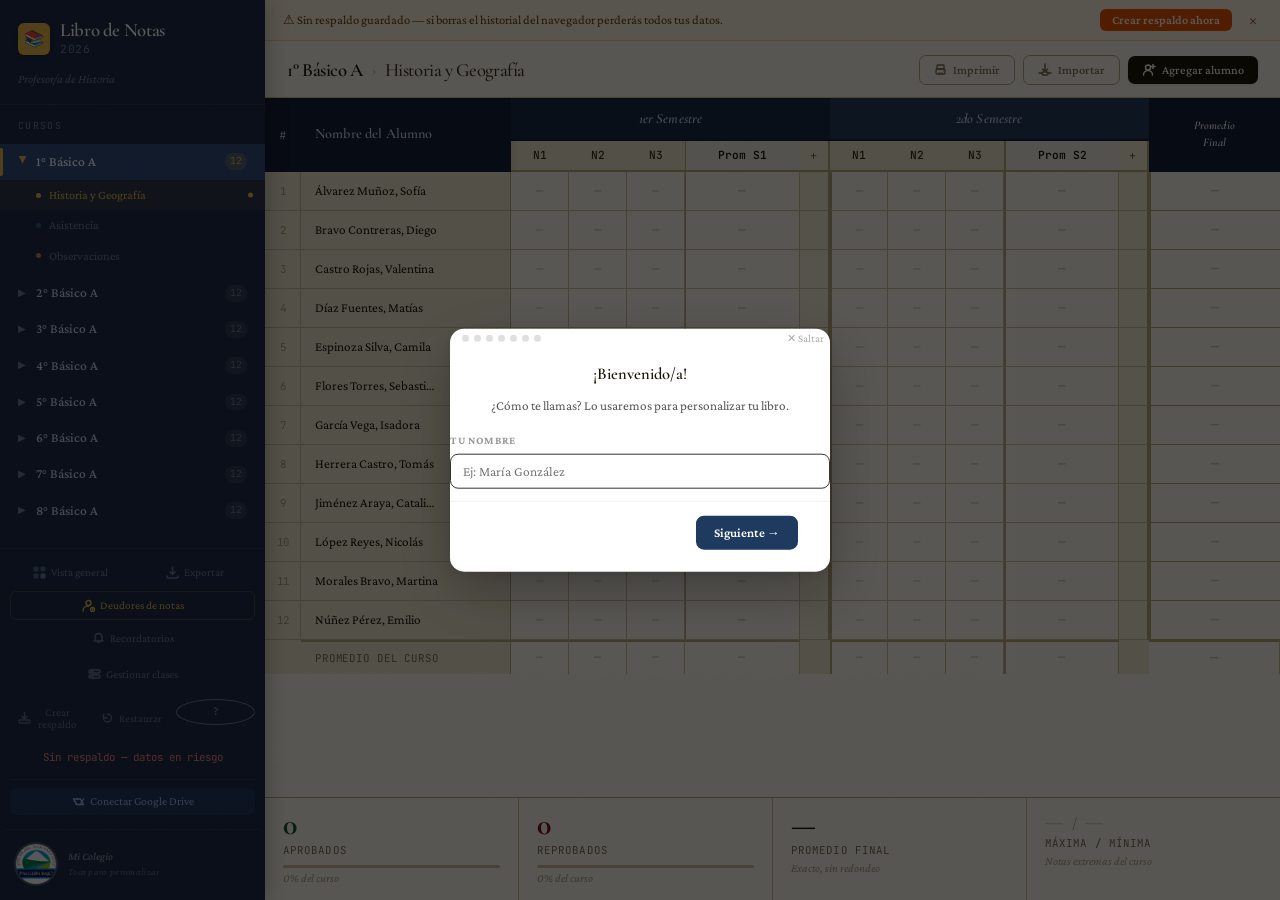
==== commit e202f5ab: "Add files via upload" ====
--- a/index.html
+++ b/index.html
@@ -26,7 +26,7 @@
   <link rel="preconnect" href="https://fonts.googleapis.com">
   <link rel="preconnect" href="https://fonts.gstatic.com" crossorigin>
   <link href="https://fonts.googleapis.com/css2?family=Cormorant+Garamond:ital,wght@0,400;0,500;0,600;0,700;1,400;1,600&family=Crimson+Pro:ital,wght@0,300;0,400;0,500;0,600;1,400&family=JetBrains+Mono:wght@400;500&display=swap" rel="stylesheet">
-  <link rel="stylesheet" href="styles.css?v=17">
+  <link rel="stylesheet" href="styles.css?v=18">
   <script type="application/ld+json">
   {
     "@context": "https://schema.org",
@@ -46,7 +46,7 @@
   <div id="modal" class="modal hidden" role="dialog" aria-modal="true"></div>
   <div id="toast" class="toast" role="status" aria-live="polite"></div>
   <script src="https://accounts.google.com/gsi/client" async></script>
-  <script src="app.js?v=17" defer></script>
+  <script src="app.js?v=18" defer></script>
   <noscript>
     <style>body{font-family:sans-serif;display:flex;align-items:center;justify-content:center;min-height:100vh;margin:0;background:#fdf8f0}</style>
     <div style="text-align:center;padding:40px;max-width:480px;margin:auto">
--- a/styles.css
+++ b/styles.css
@@ -2708,13 +2708,15 @@
 .tour-skip:hover { background: #f5f5f5; color: #777; }
 .tour-title {
   font-family: var(--ff-display);
-  font-size: 1.05rem; font-weight: 600;
+  font-size: 1.1rem; font-weight: 600;
   color: var(--navy);
-  margin: 0 0 6px;
+  margin: 0 0 8px;
+  text-align: center;
 }
 .tour-desc {
-  font-size: .86rem; color: #555;
-  line-height: 1.55; margin: 0 0 14px;
+  font-size: .88rem; color: #555;
+  line-height: 1.6; margin: 0 0 16px;
+  text-align: center;
 }
 .tour-label {
   display: block;
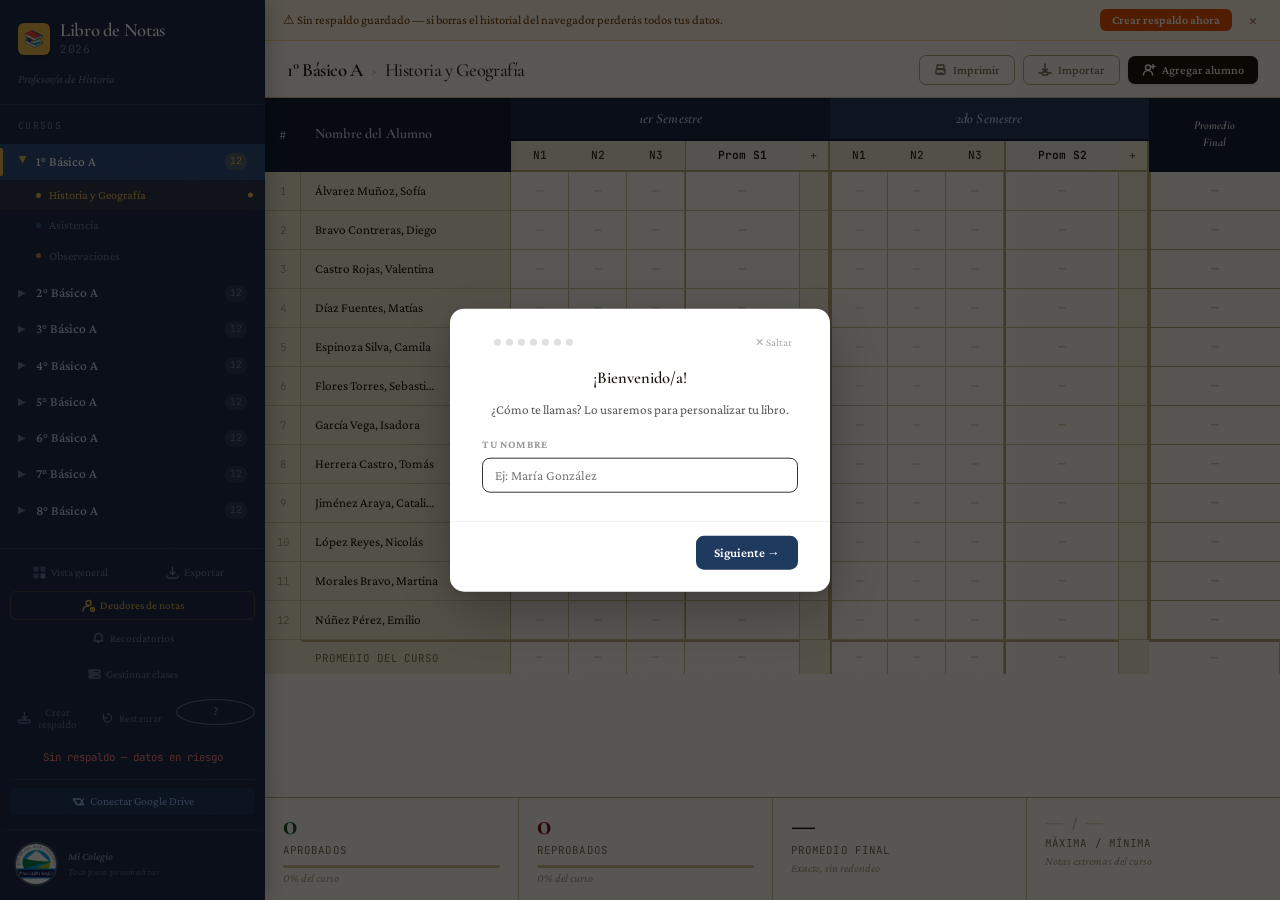
==== commit 308f91da: "Add files via upload" ====
--- a/index.html
+++ b/index.html
@@ -26,7 +26,7 @@
   <link rel="preconnect" href="https://fonts.googleapis.com">
   <link rel="preconnect" href="https://fonts.gstatic.com" crossorigin>
   <link href="https://fonts.googleapis.com/css2?family=Cormorant+Garamond:ital,wght@0,400;0,500;0,600;0,700;1,400;1,600&family=Crimson+Pro:ital,wght@0,300;0,400;0,500;0,600;1,400&family=JetBrains+Mono:wght@400;500&display=swap" rel="stylesheet">
-  <link rel="stylesheet" href="styles.css?v=18">
+  <link rel="stylesheet" href="styles.css?v=19">
   <script type="application/ld+json">
   {
     "@context": "https://schema.org",
@@ -46,7 +46,7 @@
   <div id="modal" class="modal hidden" role="dialog" aria-modal="true"></div>
   <div id="toast" class="toast" role="status" aria-live="polite"></div>
   <script src="https://accounts.google.com/gsi/client" async></script>
-  <script src="app.js?v=18" defer></script>
+  <script src="app.js?v=19" defer></script>
   <noscript>
     <style>body{font-family:sans-serif;display:flex;align-items:center;justify-content:center;min-height:100vh;margin:0;background:#fdf8f0}</style>
     <div style="text-align:center;padding:40px;max-width:480px;margin:auto">
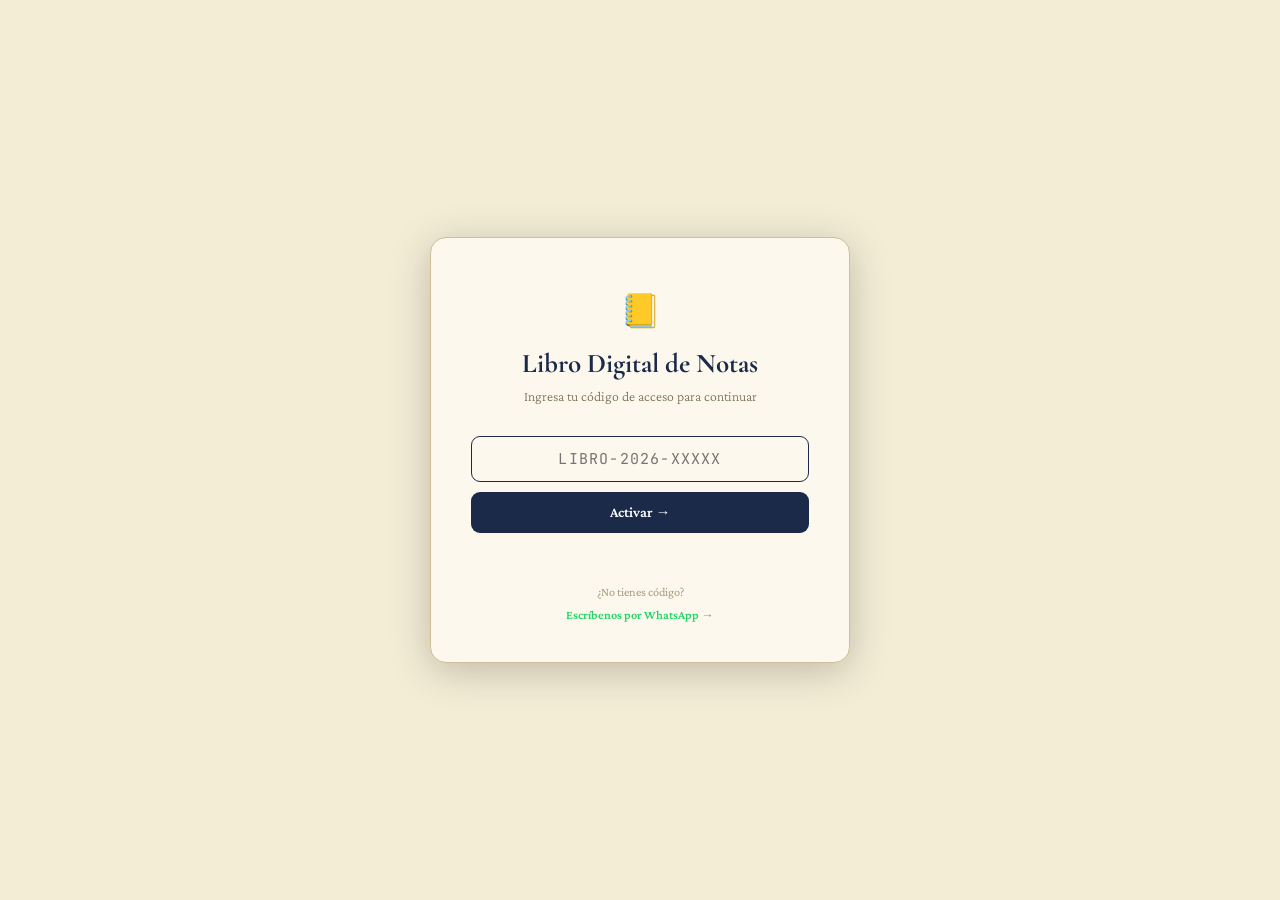
==== commit 9283622a: "Add files via upload" ====
--- a/index.html
+++ b/index.html
@@ -26,7 +26,8 @@
   <link rel="preconnect" href="https://fonts.googleapis.com">
   <link rel="preconnect" href="https://fonts.gstatic.com" crossorigin>
   <link href="https://fonts.googleapis.com/css2?family=Cormorant+Garamond:ital,wght@0,400;0,500;0,600;0,700;1,400;1,600&family=Crimson+Pro:ital,wght@0,300;0,400;0,500;0,600;1,400&family=JetBrains+Mono:wght@400;500&display=swap" rel="stylesheet">
-  <link rel="stylesheet" href="styles.css?v=19">
+  <link rel="manifest" href="./manifest.json">
+  <link rel="stylesheet" href="styles.css?v=21">
   <script type="application/ld+json">
   {
     "@context": "https://schema.org",
@@ -46,7 +47,12 @@
   <div id="modal" class="modal hidden" role="dialog" aria-modal="true"></div>
   <div id="toast" class="toast" role="status" aria-live="polite"></div>
   <script src="https://accounts.google.com/gsi/client" async></script>
-  <script src="app.js?v=19" defer></script>
+  <script src="app.js?v=21" defer></script>
+  <script>
+    if ('serviceWorker' in navigator) {
+      window.addEventListener('load', () => navigator.serviceWorker.register('./sw.js'));
+    }
+  </script>
   <noscript>
     <style>body{font-family:sans-serif;display:flex;align-items:center;justify-content:center;min-height:100vh;margin:0;background:#fdf8f0}</style>
     <div style="text-align:center;padding:40px;max-width:480px;margin:auto">
--- a/styles.css
+++ b/styles.css
@@ -2911,6 +2911,236 @@
   white-space: nowrap;
 }
 
+/* ── Pantalla de activación ───────────────────────────────────────────────── */
+.act-screen {
+  position: fixed; inset: 0;
+  background: var(--bg);
+  display: flex; align-items: center; justify-content: center;
+  padding: 24px;
+  z-index: 999;
+}
+.act-card {
+  background: var(--surface);
+  border: 1px solid var(--border);
+  border-radius: 16px;
+  padding: 48px 40px 36px;
+  width: 100%; max-width: 420px;
+  text-align: center;
+  box-shadow: var(--sh-lg);
+}
+.act-logo {
+  font-size: 2.2rem; margin-bottom: 14px; display: block;
+}
+.act-title {
+  font-family: var(--ff-display);
+  font-size: 1.8rem; font-weight: 700;
+  color: var(--sb); margin-bottom: 8px; line-height: 1.1;
+}
+.act-sub {
+  font-size: 0.92rem; color: var(--ink-3);
+  font-weight: 300; margin-bottom: 28px; line-height: 1.5;
+}
+.act-form {
+  display: flex; flex-direction: column; gap: 10px; margin-bottom: 10px;
+}
+.act-input {
+  width: 100%; padding: 12px 14px;
+  border: 1.5px solid var(--border);
+  border-radius: 9px;
+  font-family: var(--ff-mono); font-size: 1rem;
+  text-align: center; letter-spacing: 0.08em;
+  color: var(--ink); background: var(--surface);
+  outline: none; transition: border-color var(--t);
+}
+.act-input:focus { border-color: var(--sb); }
+.act-btn {
+  width: 100%; padding: 12px;
+  background: var(--sb); color: #fff;
+  border: none; border-radius: 9px;
+  font-family: var(--ff-body); font-size: 0.97rem; font-weight: 600;
+  cursor: pointer; transition: background var(--t);
+}
+.act-btn:hover { background: var(--sb-active); }
+.act-error {
+  min-height: 20px; font-size: 0.82rem;
+  color: var(--g-fail-fg); margin-bottom: 8px;
+  font-style: italic;
+}
+.act-contact {
+  font-size: 0.82rem; color: var(--ink-4);
+  margin-top: 20px; line-height: 1.6;
+}
+.act-wa {
+  color: #25D366; font-weight: 600; text-decoration: none;
+  display: block; margin-top: 4px;
+}
+.act-wa:hover { text-decoration: underline; }
+
+/* ── Hamburger / Drawer ───────────────────────────────────────────────────── */
+.sb-toggle {
+  display: none;
+  position: fixed;
+  top: 10px; left: 10px;
+  z-index: 50;
+  width: 40px; height: 40px;
+  border-radius: 8px;
+  background: var(--sb);
+  color: var(--sb-text);
+  align-items: center;
+  justify-content: center;
+  box-shadow: var(--sh-md);
+  border: none;
+  cursor: pointer;
+  transition: background var(--t);
+}
+.sb-toggle:hover { background: var(--sb-hover); }
+
+.sb-backdrop {
+  display: none;
+  position: fixed;
+  inset: 0;
+  background: rgba(0,0,0,0.45);
+  z-index: 15;
+  backdrop-filter: blur(2px);
+}
+
+/* ── MOBILE ───────────────────────────────────────────────────────────────── */
+@media (max-width: 768px) {
+
+  /* Variables reducidas */
+  :root {
+    --cell-w:  46px;
+    --name-w:  140px;
+    --avg-w:   56px;
+    --num-w:   30px;
+  }
+
+  /* Hamburger visible */
+  .sb-toggle { display: flex; }
+
+  /* Sidebar: drawer overlay */
+  .sidebar {
+    position: fixed;
+    top: 0; left: 0; bottom: 0;
+    z-index: 20;
+    transform: translateX(-100%);
+    transition: transform 0.28s cubic-bezier(.4,0,.2,1);
+    box-shadow: none;
+  }
+  #app.sb-open .sidebar {
+    transform: translateX(0);
+    box-shadow: 4px 0 32px rgba(0,0,0,0.35);
+  }
+  #app.sb-open .sb-backdrop { display: block; }
+
+  /* Main: ancho completo */
+  .main { width: 100%; min-width: 0; }
+
+  /* Topbar: espacio para hamburger */
+  .topbar {
+    padding: 10px 12px 10px 58px;
+    gap: 8px;
+    min-height: 52px;
+  }
+  .breadcrumb { font-size: 1rem; gap: 5px; }
+  .bc-sep { margin: 0 2px; }
+  .topbar-actions { gap: 5px; flex-shrink: 0; }
+  .btn-add { padding: 6px 10px; font-size: 0.78rem; gap: 4px; }
+
+  /* Botones de texto opcionales: ocultar label en pantallas muy pequeñas */
+  @media (max-width: 480px) {
+    .btn-add-label { display: none; }
+  }
+
+  /* Tabla de notas: scroll horizontal + celdas compactas */
+  .table-wrap { -webkit-overflow-scrolling: touch; }
+  .grade-table { font-size: 0.82rem; }
+  .grade-val { font-size: 0.75rem; line-height: 36px; }
+  .grade-cell { height: 36px; }
+  .student-name-wrap { height: 36px; }
+  .td-name { padding: 0 6px 0 10px; }
+  .student-name { font-size: 0.82rem; }
+
+  /* Stats panel: comprimido, scroll si no cabe */
+  .stats-panel { overflow-x: auto; -webkit-overflow-scrolling: touch; }
+  .stat-card { padding: 8px 12px; min-width: 70px; }
+  .stat-num { font-size: 1.5rem; }
+  .stat-label { font-size: 0.65rem; }
+  .stat-sub { font-size: 0.72rem; }
+
+  /* Overview: 2 columnas */
+  .overview-grid {
+    grid-template-columns: repeat(2, 1fr);
+    gap: 10px; padding: 14px;
+  }
+  .ov-avg { font-size: 1.5rem; }
+
+  /* Modal: ancho casi completo */
+  .modal { width: min(96vw, 420px); }
+  .modal-body { max-height: 58vh; padding: 14px; }
+  .modal-header { padding: 13px 16px; }
+  .modal-footer { padding: 12px 16px; }
+
+  /* Toast: más arriba para no tapar contenido */
+  .toast { bottom: 14px; font-size: 0.82rem; padding: 8px 16px; white-space: normal; text-align: center; max-width: 90vw; }
+
+  /* Backup banner: apilado */
+  .backup-banner { flex-wrap: wrap; padding: 8px 14px; font-size: 0.8rem; }
+
+  /* Deudores */
+  .deudores-body { padding: 12px 14px 32px; }
+  .deudor-subject-lbl { min-width: 0; }
+
+  /* Observaciones: dos paneles apilados verticalmente */
+  .obs-layout { flex-direction: column; }
+  .obs-left-panel {
+    width: 100%; min-width: 0;
+    border-right: none;
+    border-bottom: 1px solid var(--border);
+    max-height: 190px;
+  }
+  .obs-right-panel { flex: 1; min-height: 0; }
+
+  /* Gestionar Clases: panel de asignaturas debajo */
+  .mc-body { flex-direction: column; }
+  .mc-subjects-panel {
+    width: 100%; border-left: none;
+    border-top: 1px solid var(--border);
+    max-height: 220px;
+  }
+
+  /* Taller / Observaciones: padding reducido */
+  .taller-body { padding: 12px 14px 32px; }
+  .obs-body    { padding: 12px 14px 32px; }
+  .rec-wrap    { padding: 14px 16px; }
+
+  /* Asistencia */
+  .att-wrap { padding: 0 14px 14px; }
+  .att-btn  { min-width: 34px; height: 30px; font-size: 0.74rem; }
+
+  /* Tour tooltip: siempre centrado en mobile */
+  #tour-tooltip {
+    width: calc(100vw - 24px) !important;
+    left: 12px !important;
+    right: 12px !important;
+    top: 50% !important;
+    transform: translateY(-50%) !important;
+  }
+  #tour-tooltip.tour-centered {
+    left: 50% !important;
+    transform: translate(-50%, -50%) !important;
+  }
+
+  /* KPI dashboard */
+  .dash-kpi-bar { padding: 10px 14px 6px; gap: 8px; }
+  .dash-kpi { padding: 8px 14px; }
+  .dash-kpi-val { font-size: 1.3rem; }
+
+  /* Sidebar footer: botones más grandes para touch */
+  .sb-btn { padding: 9px 8px; font-size: 0.78rem; }
+  .sb-backup-row .sb-btn { font-size: 0.72rem; }
+}
+
 /* ── Print / Reportes PDF ─────────────────────────────────────────────────── */
 .print-header { display: none; }
 
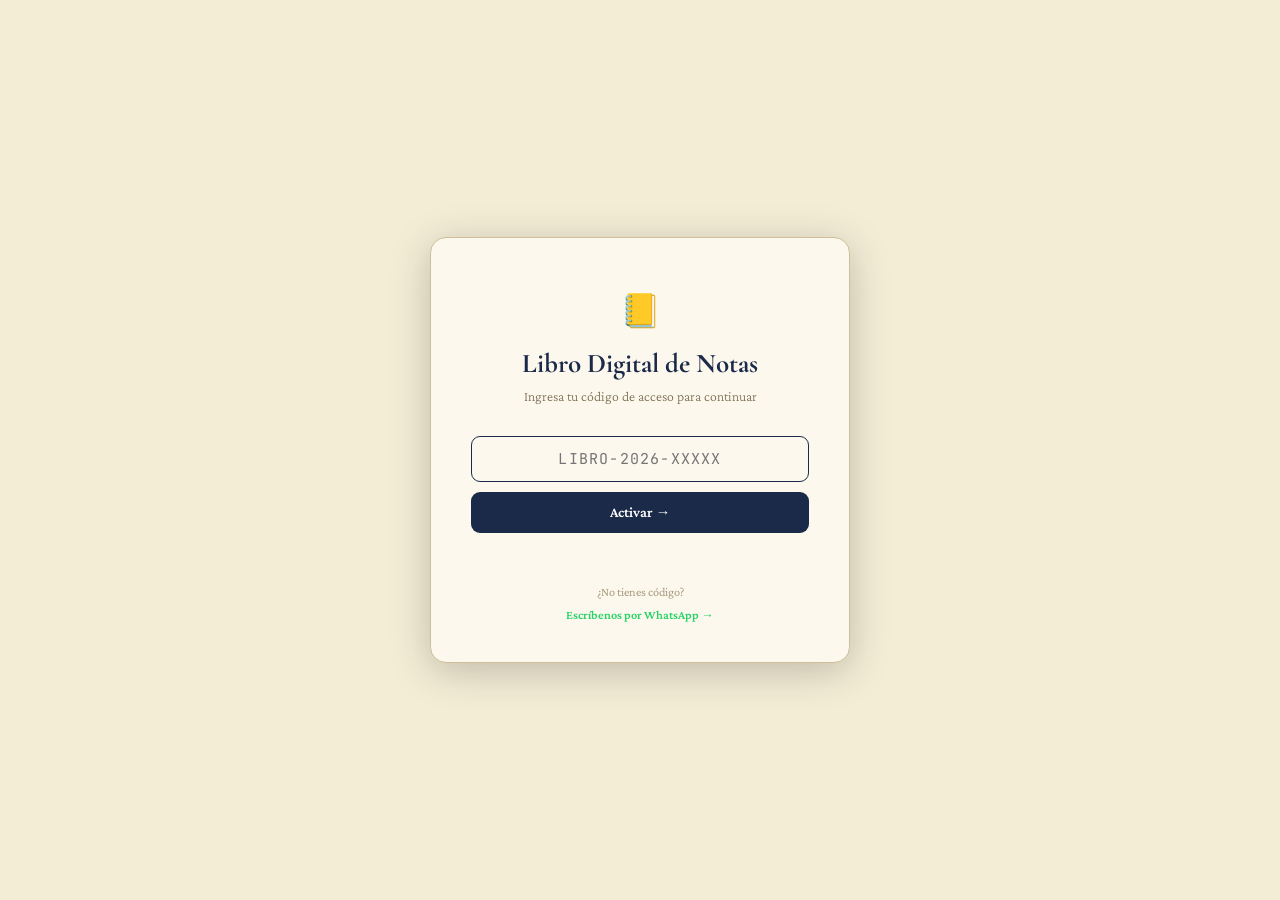
==== commit 95ef1b3f: "Add files via upload" ====
--- a/index.html
+++ b/index.html
@@ -27,7 +27,7 @@
   <link rel="preconnect" href="https://fonts.gstatic.com" crossorigin>
   <link href="https://fonts.googleapis.com/css2?family=Cormorant+Garamond:ital,wght@0,400;0,500;0,600;0,700;1,400;1,600&family=Crimson+Pro:ital,wght@0,300;0,400;0,500;0,600;1,400&family=JetBrains+Mono:wght@400;500&display=swap" rel="stylesheet">
   <link rel="manifest" href="./manifest.json">
-  <link rel="stylesheet" href="styles.css?v=21">
+  <link rel="stylesheet" href="styles.css?v=23">
   <script type="application/ld+json">
   {
     "@context": "https://schema.org",
@@ -47,7 +47,7 @@
   <div id="modal" class="modal hidden" role="dialog" aria-modal="true"></div>
   <div id="toast" class="toast" role="status" aria-live="polite"></div>
   <script src="https://accounts.google.com/gsi/client" async></script>
-  <script src="app.js?v=21" defer></script>
+  <script src="app.js?v=23" defer></script>
   <script>
     if ('serviceWorker' in navigator) {
       window.addEventListener('load', () => navigator.serviceWorker.register('./sw.js'));
--- a/styles.css
+++ b/styles.css
@@ -1428,6 +1428,12 @@
 /* Editable */
 .sb-school-editable { cursor: pointer; border-radius: 8px; transition: background 0.15s; }
 .sb-school-editable:hover { background: rgba(255,255,255,0.06); }
+.sb-school-add-hint {
+  font-size: 0.75rem; color: rgba(255,255,255,0.3);
+  letter-spacing: 0.02em; padding: 4px 2px;
+  transition: color 0.15s;
+}
+.sb-school-editable:hover .sb-school-add-hint { color: rgba(255,255,255,0.6); }
 .sb-school-logo-wrap { position: relative; flex-shrink: 0; width: 44px; height: 44px; }
 .sb-school-edit-overlay {
   position: absolute; inset: 0;
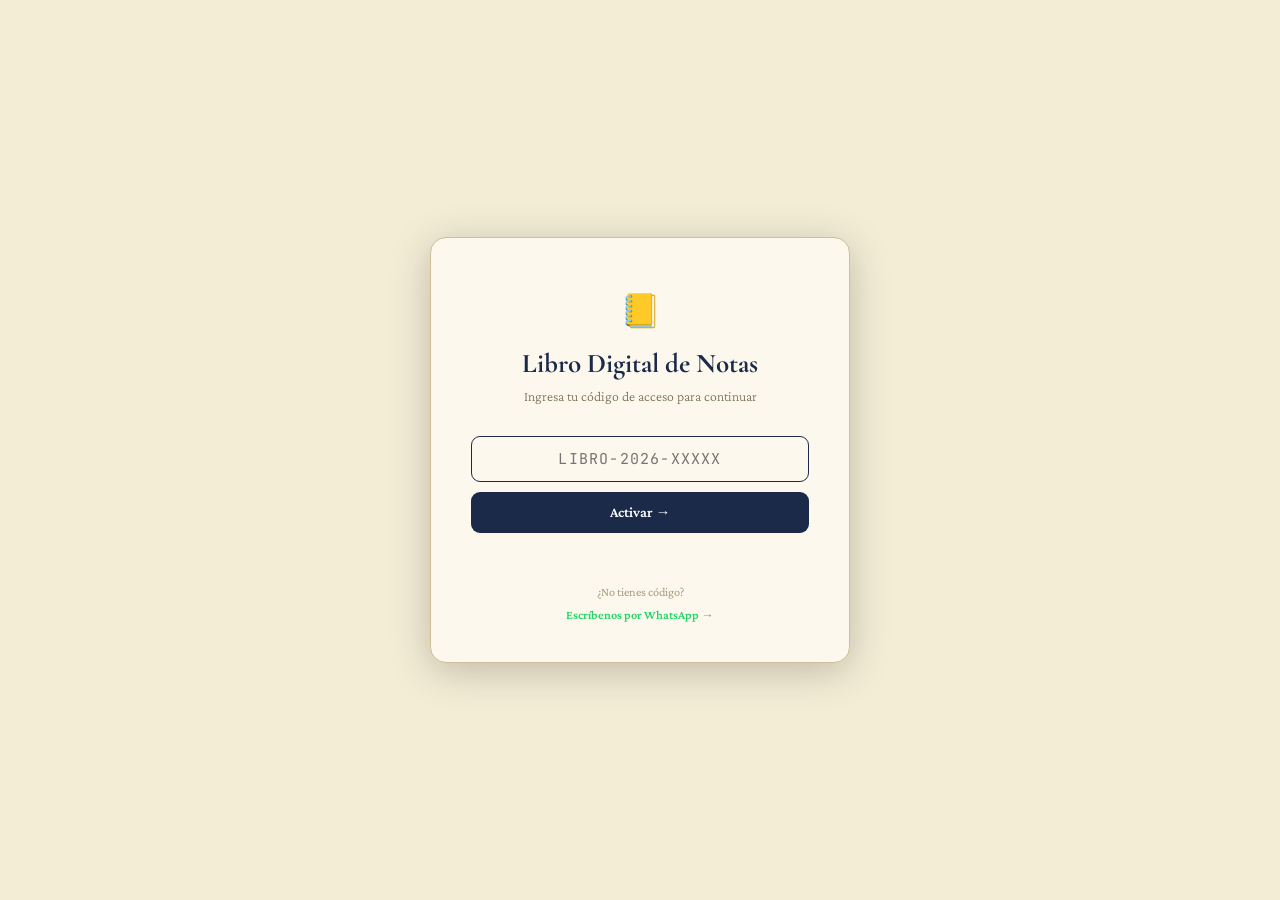
==== commit af6ccdc2: "Add files via upload" ====
--- a/index.html
+++ b/index.html
@@ -18,8 +18,8 @@
   <meta name="twitter:image" content="https://noscuenta.github.io/libro-notas-profesor/logo-colegio.png">
 
   <link rel="canonical" href="https://noscuenta.github.io/libro-notas-profesor/">
-  <link rel="icon" href="./logo-colegio.png" type="image/png">
-  <link rel="apple-touch-icon" href="./logo-colegio.png">
+  <link rel="icon" href="data:image/svg+xml,<svg xmlns='http://www.w3.org/2000/svg' viewBox='0 0 100 100'><text y='.9em' font-size='90'>📒</text></svg>">
+  <link rel="apple-touch-icon" href="data:image/svg+xml,<svg xmlns='http://www.w3.org/2000/svg' viewBox='0 0 100 100'><text y='.9em' font-size='90'>📒</text></svg>">
   <meta name="theme-color" content="#1e3a5f">
   <meta property="og:url" content="https://noscuenta.github.io/libro-notas-profesor/">
   <meta property="og:image" content="https://noscuenta.github.io/libro-notas-profesor/logo-colegio.png">
@@ -27,7 +27,7 @@
   <link rel="preconnect" href="https://fonts.gstatic.com" crossorigin>
   <link href="https://fonts.googleapis.com/css2?family=Cormorant+Garamond:ital,wght@0,400;0,500;0,600;0,700;1,400;1,600&family=Crimson+Pro:ital,wght@0,300;0,400;0,500;0,600;1,400&family=JetBrains+Mono:wght@400;500&display=swap" rel="stylesheet">
   <link rel="manifest" href="./manifest.json">
-  <link rel="stylesheet" href="styles.css?v=23">
+  <link rel="stylesheet" href="styles.css?v=24">
   <script type="application/ld+json">
   {
     "@context": "https://schema.org",
@@ -47,7 +47,7 @@
   <div id="modal" class="modal hidden" role="dialog" aria-modal="true"></div>
   <div id="toast" class="toast" role="status" aria-live="polite"></div>
   <script src="https://accounts.google.com/gsi/client" async></script>
-  <script src="app.js?v=23" defer></script>
+  <script src="app.js?v=24" defer></script>
   <script>
     if ('serviceWorker' in navigator) {
       window.addEventListener('load', () => navigator.serviceWorker.register('./sw.js'));
--- a/styles.css
+++ b/styles.css
@@ -1429,11 +1429,18 @@
 .sb-school-editable { cursor: pointer; border-radius: 8px; transition: background 0.15s; }
 .sb-school-editable:hover { background: rgba(255,255,255,0.06); }
 .sb-school-add-hint {
-  font-size: 0.75rem; color: rgba(255,255,255,0.3);
-  letter-spacing: 0.02em; padding: 4px 2px;
-  transition: color 0.15s;
-}
-.sb-school-editable:hover .sb-school-add-hint { color: rgba(255,255,255,0.6); }
+  display: block; width: 100%;
+  font-size: 0.78rem; color: rgba(255,255,255,0.45);
+  letter-spacing: 0.02em; padding: 7px 10px;
+  border: 1px dashed rgba(255,255,255,0.18);
+  border-radius: 7px; text-align: center;
+  transition: all 0.15s;
+}
+.sb-school-editable:hover .sb-school-add-hint {
+  color: rgba(255,255,255,0.75);
+  border-color: rgba(255,255,255,0.35);
+  background: rgba(255,255,255,0.05);
+}
 .sb-school-logo-wrap { position: relative; flex-shrink: 0; width: 44px; height: 44px; }
 .sb-school-edit-overlay {
   position: absolute; inset: 0;
